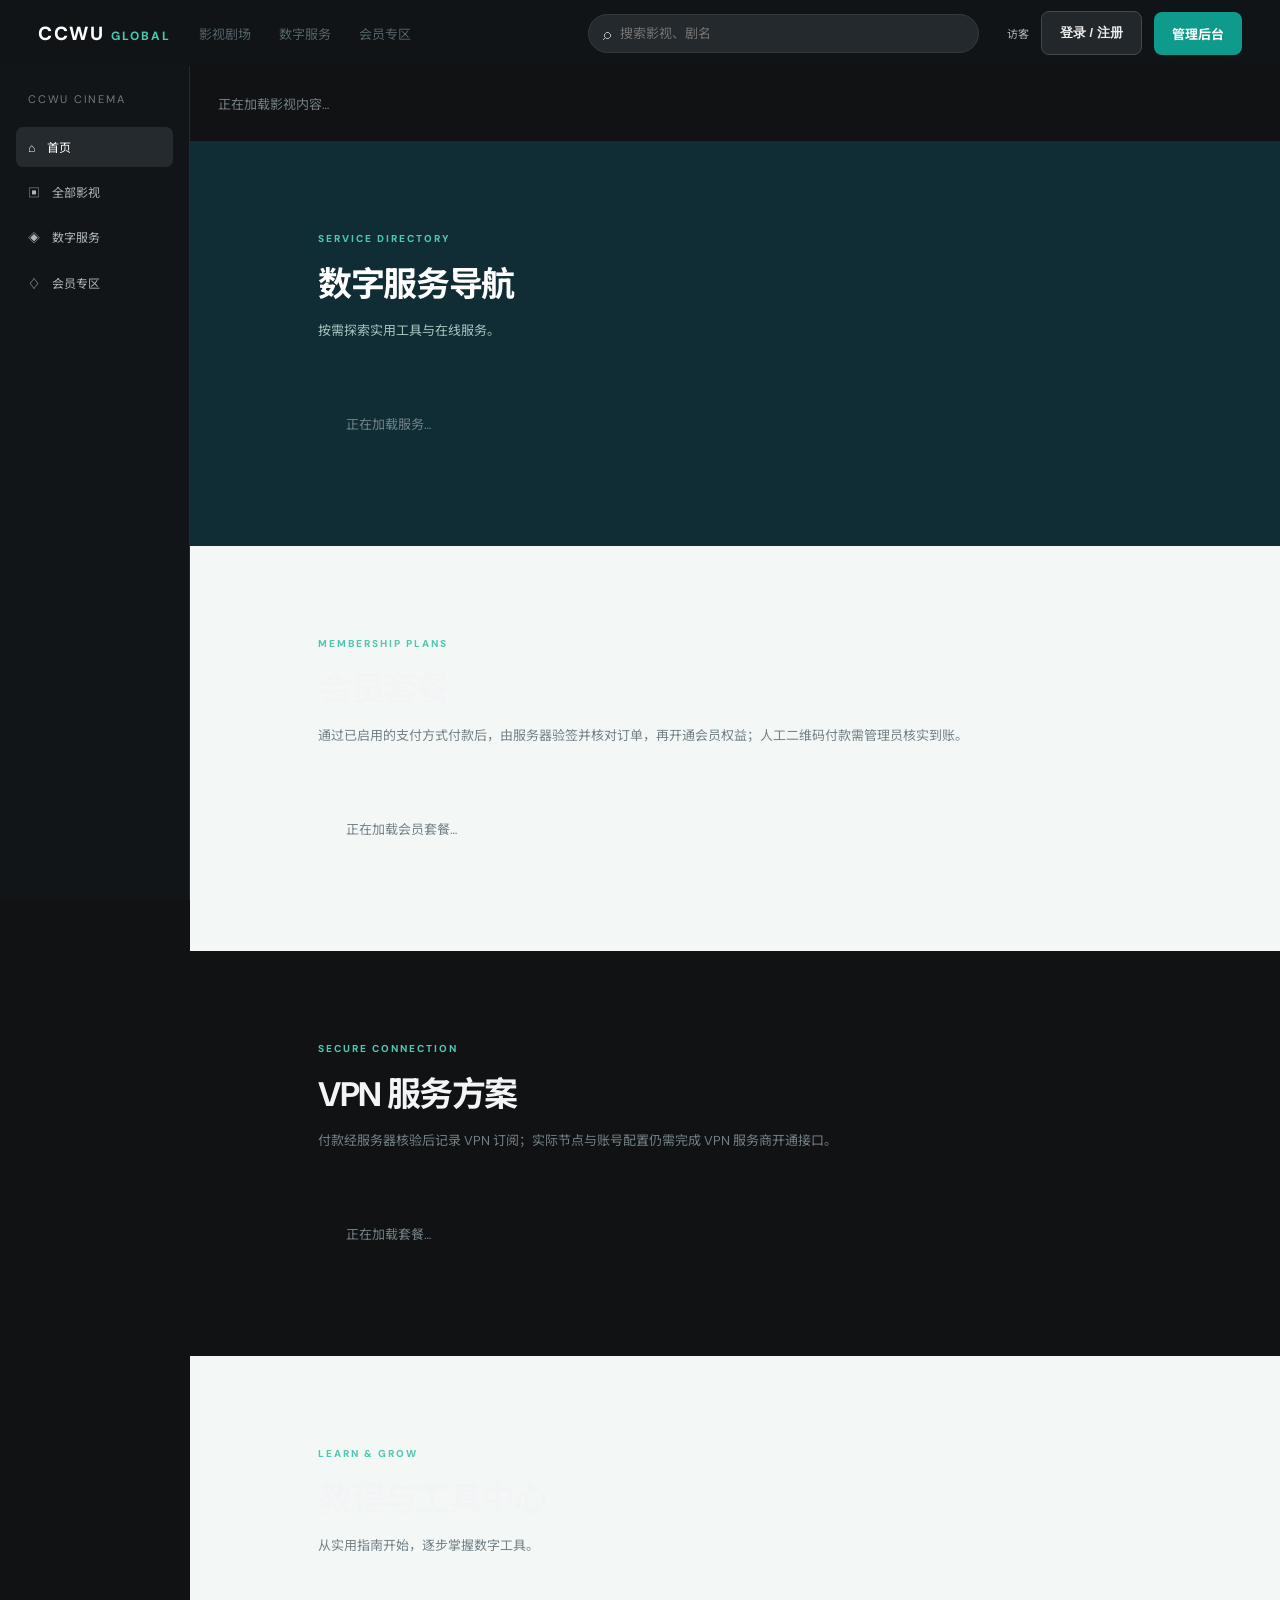
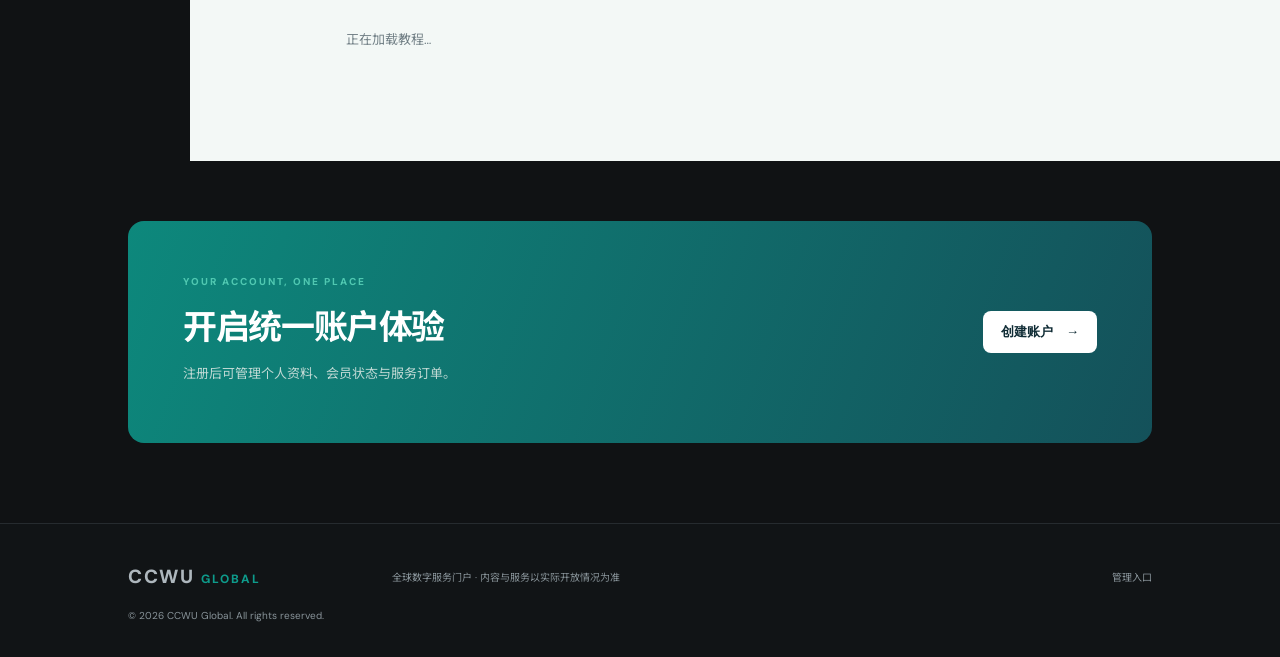
==== index.html @ 071059dc "Bust homepage cache for empty catalog layout fix" ====
<!doctype html>
<html lang="zh-CN"><head><meta charset="utf-8"><meta name="viewport" content="width=device-width,initial-scale=1"><meta name="description" content="CCWU Global 全球数字服务门户"><title>CCWU Global｜全球数字服务</title><link rel="stylesheet" href="styles.css"></head>
<body><header class="topbar cinema-topbar"><a class="brand" href="./">CCWU<span>GLOBAL</span></a><nav><a href="#dramas">影视剧场</a><a href="#services">数字服务</a><a href="#membership">会员专区</a></nav><div class="cinema-search"><span>⌕</span><input id="cinemaSearch" type="search" placeholder="搜索影视、剧名"></div><div class="nav-actions"><span id="userLabel" class="muted">访客</span><button id="authButton" class="btn btn-outline">登录 / 注册</button><a class="btn btn-primary" href="admin.html">管理后台</a></div><button class="menu-btn" id="menuBtn">☰</button></header>
<main class="cinema-layout"><aside class="cinema-sidebar" id="cinemaSidebar"><div class="sidebar-brand">CCWU CINEMA</div><a class="active" href="#dramas">⌂　首页</a><a href="#dramas">▣　全部影视</a><a href="#services">◈　数字服务</a><a href="#membership">♢　会员专区</a></aside><div class="cinema-content"><section class="cinema-section" id="dramas"><div id="dramaGrid"><div class="loading">正在加载影视内容…</div></div></section><section class="section section-dark" id="services"><div class="section-head"><div><span class="eyebrow">SERVICE DIRECTORY</span><h2>数字服务导航</h2><p>按需探索实用工具与在线服务。</p></div></div><div id="serviceGrid" class="service-grid"><div class="loading">正在加载服务…</div></div></section>
<section class="section section-soft" id="membership"><div class="section-head"><div><span class="eyebrow">MEMBERSHIP PLANS</span><h2>会员套餐</h2><p>通过已启用的支付方式付款后，由服务器验签并核对订单，再开通会员权益；人工二维码付款需管理员核实到账。</p></div></div><div id="membershipGrid" class="plan-grid"><div class="loading">正在加载会员套餐…</div></div></section>
<section class="section" id="vpn"><div class="section-head"><div><span class="eyebrow">SECURE CONNECTION</span><h2>VPN 服务方案</h2><p>付款经服务器核验后记录 VPN 订阅；实际节点与账号配置仍需完成 VPN 服务商开通接口。</p></div></div><div id="vpnGrid" class="plan-grid"><div class="loading">正在加载套餐…</div></div></section>
<section class="section section-soft" id="tutorials"><div class="section-head"><div><span class="eyebrow">LEARN & GROW</span><h2>教程与工具中心</h2><p>从实用指南开始，逐步掌握数字工具。</p></div></div><div id="tutorialGrid" class="tutorial-grid"><div class="loading">正在加载教程…</div></div></section>
</div></main><section class="cta"><div><span class="eyebrow">YOUR ACCOUNT, ONE PLACE</span><h2>开启统一账户体验</h2><p>注册后可管理个人资料、会员状态与服务订单。</p></div><button id="ctaAuth" class="btn btn-light">创建账户　→</button></section></main>
<footer><a class="brand" href="./">CCWU<span>GLOBAL</span></a><p>全球数字服务门户 · 内容与服务以实际开放情况为准</p><div><a href="admin.html">管理入口</a></div><small>© 2026 CCWU Global. All rights reserved.</small></footer>
<div class="modal hidden" id="authModal"><div class="modal-panel"><button class="close" id="closeAuth">×</button><span class="eyebrow">WELCOME TO CCWU</span><h2 id="authTitle">登录账户</h2><div class="tabs"><button class="tab active" data-mode="login">登录</button><button class="tab" data-mode="signup">注册</button></div><form id="authForm"><label>电子邮箱<input id="authEmail" type="email" required autocomplete="email" placeholder="name@example.com"></label><label>密码<input id="authPassword" type="password" required minlength="8" autocomplete="current-password" placeholder="至少 8 位"></label><label id="nameField" class="hidden">显示名称<input id="displayName" type="text" maxlength="60" placeholder="您的昵称"></label><button class="btn btn-primary full" id="authSubmit">登录</button><p class="form-message" id="authMessage"></p></form><p class="fineprint">请勿向任何人透露密码或验证码。</p></div></div>

<div class="modal hidden" id="checkoutModal"><div class="modal-panel" style="width:min(100%,560px);max-height:90vh;overflow:auto"><button class="close" id="closeCheckout">×</button><span class="eyebrow">SECURE CHECKOUT</span><h2>确认订单与支付方式</h2><div id="checkoutSummary" class="form-message"></div><p class="muted">请选择支付方式。尚未完成商户接入或二维码配置的通道会显示为待开通，不会创建虚假付款。</p><div class="payment-method-grid"><button type="button" class="payment-method" data-payment-method="alipay"><b>支付宝</b><small id="alipayState">检查配置中…</small></button><button type="button" class="payment-method" data-payment-method="wechat"><b>微信支付</b><small id="wechatState">检查配置中…</small></button><button type="button" class="payment-method" disabled><b>PayPal</b><small>待商户接入</small></button><button type="button" class="payment-method" id="stripeCheckoutButton" data-payment-method="stripe" disabled><b>Stripe（美元）</b><small id="stripeState">仅支持 USD 套餐，测试模式</small></button><button type="button" class="payment-method" disabled><b>Binance Pay</b><small>待商户资格</small></button><button type="button" class="payment-method" disabled><b>OKX Pay</b><small>待资格核实</small></button></div><p id="checkoutMessage" class="form-message"></p></div></div>
<div class="modal hidden" id="manualPayModal"><div class="modal-panel" style="width:min(100%,520px);max-height:90vh;overflow:auto"><button class="close" id="closeManualPay">×</button><span class="eyebrow">MANUAL PAYMENT</span><h2>扫码支付</h2><div id="manualPayDetails" class="form-message"></div><div id="manualPayQr" style="text-align:center;margin:18px 0"></div><p id="manualPayInstructions" class="muted"></p><form id="manualPayForm"><label>付款方式<select id="manualPayMethod" required><option value="alipay">支付宝</option><option value="wechat">微信支付</option></select></label><label>付款单号 / 交易参考号<input id="manualPayReference" required maxlength="120" placeholder="请填写支付成功后的交易单号"></label><label>付款凭证（可选）<input id="manualPayProof" type="file" accept="image/png,image/jpeg,image/webp,application/pdf"></label><button class="btn btn-primary full" id="manualPaySubmit">提交付款信息，等待审核</button><p class="form-message" id="manualPayMessage"></p></form><p class="fineprint">提交付款信息不代表已到账。管理员核实实际收款后才会开通套餐。</p></div></div>
<div class="modal hidden" id="nativePayModal"><div class="modal-panel" style="width:min(100%,480px);max-height:90vh;overflow:auto"><button class="close" id="closeNativePay">×</button><span class="eyebrow">SECURE QR PAYMENT</span><h2 id="nativePayTitle">扫码支付</h2><div id="nativePayDetails" class="form-message"></div><div id="nativePayQr" style="text-align:center;margin:18px 0;display:flex;justify-content:center"></div><p id="nativePayStatus" class="form-message">等待支付结果…</p><p class="fineprint">请在支付 App 内完成付款。系统收到并核验支付平台通知后才会开通服务，请勿重复付款。</p></div></div>
<script type="module" src="app.js?v=2.1.2"></script></body></html>
---- styles.css ----
@import url('https://fonts.googleapis.com/css2?family=DM+Sans:wght@400;500;600;700&family=Noto+Sans+SC:wght@400;500;600;700;800&display=swap');
:root{--ink:#14242b;--muted:#738187;--teal:#0e9b8b;--mint:#d9f4ed;--paper:#f7faf9;--line:#e4ece9;--navy:#102c35}*{box-sizing:border-box}html{scroll-behavior:smooth}body{margin:0;background:#fff;color:var(--ink);font-family:"DM Sans","Noto Sans SC",sans-serif}a{color:inherit;text-decoration:none}.topbar{height:76px;padding:0 clamp(20px,6vw,90px);display:flex;align-items:center;gap:42px;border-bottom:1px solid var(--line);background:#fff;position:sticky;top:0;z-index:20}.brand{font-weight:800;letter-spacing:.08em;font-size:19px;white-space:nowrap}.brand span{color:var(--teal);margin-left:7px;font-size:12px;letter-spacing:.16em}.topbar nav{display:flex;gap:28px;color:#53636a;font-size:13px;flex:1}.topbar nav a:hover,.text-link:hover{color:var(--teal)}.nav-actions{display:flex;align-items:center;gap:12px}.btn{border:0;border-radius:8px;padding:12px 18px;font-weight:700;font-size:13px;cursor:pointer;display:inline-flex;justify-content:center;align-items:center;transition:.2s}.btn:hover{transform:translateY(-2px)}.btn-primary{background:var(--teal);color:white}.btn-outline{background:white;border:1px solid var(--line);color:var(--ink)}.btn-ghost{background:#ffffff18;border:1px solid #ffffff55;color:white}.btn-light{background:white;color:var(--navy)}.menu-btn{display:none;background:none;border:0;font-size:24px}.hero{min-height:570px;padding:80px clamp(20px,10vw,150px);display:grid;grid-template-columns:1.05fr .95fr;align-items:center;background:linear-gradient(115deg,#102d36,#164b50 65%,#0c766b);color:white;overflow:hidden}.eyebrow{font-size:10px;font-weight:800;letter-spacing:.2em;color:#50c8b1}.hero h1{font-size:clamp(42px,5.5vw,68px);line-height:1.18;letter-spacing:-.05em;margin:22px 0}.hero h1 em{font-style:normal;color:#73dfc9}.hero-copy>p{color:#c3d7d4;line-height:1.9;max-width:450px;font-size:15px}.hero-actions{display:flex;gap:12px;margin:32px 0}.hero-meta{display:flex;gap:25px;color:#a9c7c1;font-size:11px}.hero-art{height:370px;position:relative;display:grid;place-items:center}.orb{position:absolute;border-radius:50%;filter:blur(2px)}.orb-a{width:310px;height:310px;background:radial-gradient(circle at 35% 30%,#79e4cc,#178b7d 60%,#0a3b46);box-shadow:0 0 90px #5de3c755}.orb-b{width:390px;height:390px;border:1px solid #a8f3df55}.glass-card{width:260px;height:300px;border:1px solid #d2fff355;border-radius:18px;background:#d4fff016;backdrop-filter:blur(14px);z-index:1;padding:20px;display:flex;flex-direction:column;justify-content:space-between;box-shadow:0 30px 80px #001b1d66;transform:rotate(-7deg)}.glass-top,.glass-bottom{display:flex;justify-content:space-between;font-size:9px;letter-spacing:.12em}.live-dot{color:#8ef4b9}.globe{font-size:140px;text-align:center;color:#c0fff0;text-shadow:0 0 35px #b8fff0aa}.glass-bottom{display:flex;flex-direction:column;gap:7px}.glass-bottom small{color:#c0dcd7;letter-spacing:0}.float-chip{position:absolute;padding:12px 16px;border-radius:9px;background:#ffffff1b;border:1px solid #ffffff3d;backdrop-filter:blur(10px);font-size:10px;letter-spacing:.12em;z-index:2}.chip-one{top:55px;right:0}.chip-two{bottom:42px;left:0}.stats{display:flex;justify-content:center;gap:clamp(45px,10vw,150px);padding:30px 20px;border-bottom:1px solid var(--line)}.stats div{display:flex;align-items:center;gap:12px}.stats b{font-size:17px;color:var(--teal)}.stats span{font-size:11px;color:var(--muted)}.section{padding:85px clamp(20px,10vw,150px)}.section-head{display:flex;justify-content:space-between;align-items:end;margin-bottom:34px}.section-head h2,.cta h2{font-size:34px;letter-spacing:-.04em;margin:10px 0}.section-head p,.cta p{color:var(--muted);font-size:13px}.text-link{font-size:12px;color:var(--teal);font-weight:700}.card-grid,.service-grid,.plan-grid,.tutorial-grid{display:grid;grid-template-columns:repeat(4,1fr);gap:18px}.media-card,.service-card,.plan-card,.tutorial-card{border:1px solid var(--line);border-radius:12px;overflow:hidden;background:white;transition:.2s}.media-card:hover,.service-card:hover,.plan-card:hover,.tutorial-card:hover{transform:translateY(-4px);box-shadow:0 15px 35px #163b3310}.poster{height:210px;background:linear-gradient(140deg,#d9f2ec,#6bb9a8);display:grid;place-items:center;color:#fff;font-size:46px;overflow:hidden}.poster img{width:100%;height:100%;object-fit:cover}.media-body,.service-card,.plan-card,.tutorial-card{padding:19px}.media-body h3,.service-card h3,.plan-card h3,.tutorial-card h3{font-size:15px;margin:0 0 8px}.media-body p,.service-card p,.plan-card p,.tutorial-card p{font-size:12px;line-height:1.7;color:var(--muted);margin:0 0 14px}.pill{display:inline-block;padding:5px 8px;border-radius:20px;background:var(--mint);color:#167d70;font-size:10px;font-weight:700}.card-action{display:inline-block;color:var(--teal);font-size:11px;font-weight:700;margin-top:8px}.section-dark{background:#102d36;color:white}.section-dark .section-head p{color:#a7c1bc}.service-card{background:#173c43;border-color:#31535a}.service-card .service-icon{font-size:25px;margin-bottom:22px;color:#72d8c2}.service-card p{color:#abc2be}.plan-card{padding:24px}.price{font-size:27px;font-weight:800;margin:15px 0}.price small{font-size:11px;color:var(--muted);font-weight:400}.plan-card ul{padding-left:17px;color:var(--muted);font-size:11px;line-height:2}.tutorial-card{padding:23px}.tutorial-card .number{color:#53bba8;font-size:11px;margin-bottom:18px}.section-soft{background:#f3f8f6}.cta{margin:0 clamp(20px,10vw,150px) 80px;padding:48px 55px;background:linear-gradient(110deg,#0d887c,#14515a);border-radius:16px;color:white;display:flex;align-items:center;justify-content:space-between}.cta p{color:#c0d9d4}footer{padding:35px clamp(20px,10vw,150px);border-top:1px solid var(--line);display:grid;grid-template-columns:1fr 2fr 1fr;align-items:center;gap:15px}footer p,footer small,footer div{font-size:10px;color:var(--muted)}footer div{display:flex;gap:20px;justify-content:end}.loading{padding:28px;color:var(--muted);font-size:13px}.muted{color:var(--muted);font-size:11px}.modal{position:fixed;inset:0;background:#071b20b8;z-index:50;display:grid;place-items:center;padding:20px}.hidden{display:none!important}.modal-panel{background:white;border-radius:16px;padding:35px;width:min(100%,430px);position:relative}.modal-panel h2{margin:12px 0 22px}.close{position:absolute;right:18px;top:12px;background:none;border:0;font-size:26px;cursor:pointer}.tabs{display:flex;border-bottom:1px solid var(--line);margin-bottom:22px}.tab{border:0;background:none;padding:12px 18px;color:var(--muted);cursor:pointer}.tab.active{color:var(--teal);border-bottom:2px solid var(--teal)}form label{display:block;font-size:11px;color:#59696e;margin:14px 0}input,select,textarea{width:100%;padding:12px;border:1px solid #dce6e2;border-radius:7px;margin-top:7px;font:inherit;font-size:13px;outline:none}input:focus,select:focus,textarea:focus{border-color:var(--teal)}.full{width:100%;margin-top:12px}.form-message{font-size:12px;color:var(--teal);min-height:16px}.fineprint{font-size:10px;color:#98a4a5}.admin-shell{max-width:1200px;margin:45px auto;padding:0 22px}.admin-head{margin-bottom:28px}.admin-head h1{font-size:34px}.admin-layout{display:grid;grid-template-columns:220px 1fr;gap:24px}.side-nav,.panel{border:1px solid var(--line);border-radius:12px;padding:20px;background:white}.side-nav a{display:block;padding:12px;color:#607076;font-size:13px;border-radius:7px}.side-nav a.active,.side-nav a:hover{background:var(--mint);color:#087e70}.panel h2{margin-top:0}.form-grid{display:grid;grid-template-columns:repeat(2,1fr);gap:0 18px}.table-wrap{overflow:auto;margin-top:24px}table{border-collapse:collapse;width:100%;font-size:12px}th,td{text-align:left;padding:12px;border-bottom:1px solid var(--line);white-space:nowrap}th{color:var(--muted)}.status{font-size:10px;color:#13816f;background:var(--mint);padding:5px 8px;border-radius:20px}.notice{padding:14px;border-radius:8px;background:#fff7e5;color:#84621a;font-size:12px;line-height:1.7}.player-shell{max-width:1100px;margin:40px auto;padding:0 20px}.video-frame{position:relative;background:#000;aspect-ratio:16/9;border-radius:12px;overflow:hidden}.video-frame video{width:100%;height:100%}.ad-container{position:absolute;inset:0}.player-controls{display:flex;gap:12px;margin:15px 0;align-items:center}.promo{border:1px solid var(--line);border-radius:10px;padding:18px;margin-top:20px}.promo a{color:var(--teal)}@media(max-width:850px){.topbar{gap:15px}.topbar nav{display:none}.nav-actions{margin-left:auto}.menu-btn{display:block}.hero{grid-template-columns:1fr;padding-top:60px}.hero-art{height:300px}.card-grid,.service-grid,.plan-grid,.tutorial-grid{grid-template-columns:repeat(2,1fr)}.admin-layout{grid-template-columns:1fr}.side-nav{display:flex;overflow:auto;gap:5px}.side-nav a{white-space:nowrap}.cta{margin-left:20px;margin-right:20px;padding:30px;gap:20px}.stats{gap:20px;flex-wrap:wrap}footer{grid-template-columns:1fr;gap:10px}footer div{justify-content:start}}@media(max-width:540px){.nav-actions .btn-primary{display:none}.hero{padding:55px 22px}.hero-art{transform:scale(.85);margin:-10px 0}.hero-meta{gap:12px;flex-wrap:wrap}.section{padding:60px 20px}.section-head{align-items:start;gap:12px;flex-direction:column}.card-grid,.service-grid,.plan-grid,.tutorial-grid{grid-template-columns:1fr 1fr;gap:10px}.poster{height:140px}.media-body,.service-card,.plan-card,.tutorial-card{padding:13px}.cta{display:block}.cta .btn{margin-top:18px}.form-grid{grid-template-columns:1fr}.modal-panel{padding:25px}.stats{justify-content:space-between}.stats div{flex-direction:column;align-items:start;gap:4px}}
/* Admin professional dashboard + mobile usability */
.admin-kpis{display:grid;grid-template-columns:repeat(4,minmax(0,1fr));gap:14px;margin:20px 0}.kpi{border:1px solid var(--line);border-radius:12px;padding:18px;background:linear-gradient(145deg,#fff,#f7fbfa);display:flex;flex-direction:column;gap:8px}.kpi span{font-size:12px;color:var(--muted)}.kpi strong{font-size:30px;line-height:1.1;color:var(--navy)}.kpi small{font-size:10px;color:var(--muted)}.admin-shortcuts{display:grid;grid-template-columns:repeat(3,minmax(0,1fr));gap:12px}.admin-shortcuts>div{border:1px solid var(--line);border-radius:10px;padding:16px;display:flex;flex-direction:column;gap:8px}.admin-shortcuts b{font-size:13px}.admin-shortcuts span{font-size:11px;color:var(--muted);line-height:1.6}.side-nav{position:sticky;top:94px;height:max-content}.side-nav a{font-weight:600}.panel{scroll-margin-top:100px}.admin-head h1{margin-bottom:8px}.admin-shell .panel{box-shadow:0 8px 28px #163b3308}
@media(max-width:850px){.admin-shell{margin:24px auto;padding:0 16px}.admin-layout{gap:14px}.side-nav{position:static;white-space:nowrap}.admin-kpis{grid-template-columns:repeat(2,minmax(0,1fr))}.admin-shortcuts{grid-template-columns:1fr 1fr}}
@media(max-width:540px){.topbar{height:62px;padding:0 14px}.topbar .brand{font-size:16px}.topbar .nav-actions{gap:6px}.topbar .nav-actions .muted{max-width:110px;overflow:hidden;text-overflow:ellipsis;white-space:nowrap}.admin-head h1{font-size:27px}.admin-layout{display:block}.side-nav{margin-bottom:14px;padding:8px;overflow-x:auto;display:flex;gap:4px}.side-nav a{padding:10px 12px;font-size:12px}.panel{padding:15px;margin-top:14px!important}.admin-kpis{gap:8px}.kpi{padding:13px}.kpi strong{font-size:24px}.admin-shortcuts{grid-template-columns:1fr}.form-grid{grid-template-columns:1fr}.table-wrap{margin-left:-4px;margin-right:-4px}th,td{padding:10px 8px;font-size:11px}}

/* v1.1 operations dashboard refinements */
.admin-head{padding:26px 28px;border-radius:14px;background:linear-gradient(115deg,#102d36,#17685f);color:#fff}
.admin-head .muted{color:#c3d7d4}
.admin-head .eyebrow{color:#8be2cf}
.admin-shell .section-head h2{font-size:21px}
.admin-shell h3{font-size:14px;margin:22px 0 8px}
.admin-shell .btn{min-height:42px}
.admin-shell .btn-outline{border:1px solid #d8e5e1;background:#fff;color:#245b55;border-radius:7px;padding:10px 15px;cursor:pointer}
.admin-shell .form-grid button{align-self:end}
.error-message{color:#b42318}
.side-nav a{border:1px solid transparent}
.side-nav a:focus-visible,.admin-shell button:focus-visible,.admin-shell a:focus-visible{outline:3px solid #76cdbc;outline-offset:2px}
@media(max-width:850px){.admin-head{padding:22px}}
/* v1.2 operations tables */
#operations .table-wrap{border:1px solid var(--line);border-radius:10px;padding:14px;margin-top:18px}
#operations .table-wrap h3{font-size:14px;margin:0 0 8px}
#operations .section-head{align-items:center;gap:16px;flex-wrap:wrap}
#operations .section-head .muted{margin:6px 0 0}
#operations .form-message{line-height:1.7;overflow-wrap:anywhere}
@media(max-width:540px){#operations .table-wrap{padding:10px}#operations .section-head{align-items:flex-start}}

.payment-method-grid{display:grid;grid-template-columns:repeat(2,minmax(0,1fr));gap:12px;margin:18px 0}.payment-method{display:flex;flex-direction:column;gap:7px;text-align:left;padding:16px;border:1px solid #dce8e5;border-radius:12px;background:#fff;color:inherit;cursor:pointer;min-height:88px}.payment-method b{font-size:1rem}.payment-method small{color:#71817e}.payment-method:disabled{opacity:.55;cursor:not-allowed;background:#f5f7f6}.payment-method:not(:disabled):hover{border-color:#109d8c;box-shadow:0 0 0 2px #109d8c18}.payment-method[aria-busy=true]{opacity:.65;pointer-events:none}@media(max-width:520px){.payment-method-grid{grid-template-columns:1fr 1fr}}

/* v1.9 manual QR upload controls */
.qr-upload-card{border:1px solid var(--line);border-radius:10px;padding:16px;min-width:0;display:flex;flex-direction:column;align-items:flex-start;gap:12px;background:#fbfdfc}
.qr-upload-card strong{font-size:13px;color:var(--ink)}
.qr-file-picker{position:relative!important;display:inline-flex!important;align-items:center;margin:0!important;cursor:pointer}.qr-file-picker input[type=file]{position:absolute!important;inset:0!important;width:100%!important;height:100%!important;margin:0!important;padding:0!important;opacity:0!important;cursor:pointer!important;z-index:2;display:block!important;pointer-events:auto!important}.qr-file-picker .btn{pointer-events:none}.qr-file-picker:focus-within .btn{outline:3px solid #76cdbc;outline-offset:2px}
.qr-preview{width:100%;min-height:76px;border:1px dashed #cbd9d4;border-radius:8px;padding:12px;color:var(--muted);font-size:12px;overflow-wrap:anywhere}
.qr-preview img{display:block;max-width:180px;max-height:180px;object-fit:contain;margin-top:8px;border-radius:6px;background:#fff}

/* Cinema homepage redesign v2.1.1 */
body{background:#101214;color:#f3f4f5}.cinema-topbar{height:66px;background:#111416;border:0;color:#fff;padding:0 clamp(16px,3vw,48px);gap:28px}.cinema-topbar .brand{color:#fff}.cinema-topbar .brand span{color:#45c7b0}
.cinema-search{display:flex;align-items:center;gap:9px;background:#24292d;border:1px solid #343a3f;border-radius:22px;padding:0 14px;max-width:430px;flex:1;color:#aeb7bd}.cinema-search input{background:transparent;border:0;color:#fff;margin:0;padding:10px 0;min-width:0}.cinema-topbar .btn-outline{background:#22272b;color:#eee;border-color:#41484e}.cinema-topbar .muted{color:#aeb7bd}
.cinema-layout{display:grid;grid-template-columns:190px minmax(0,1fr);min-height:calc(100vh - 66px);background:#101214}.cinema-sidebar{position:sticky;top:66px;height:calc(100vh - 66px);overflow:auto;padding:26px 16px;background:#121517;border-right:1px solid #24292d;display:flex;flex-direction:column;gap:5px}.cinema-sidebar .sidebar-brand{font-size:11px;letter-spacing:.16em;color:#6e7b82;padding:0 12px 16px}.cinema-sidebar a{padding:11px 12px;border-radius:7px;color:#aeb7bd;font-size:12px}.cinema-sidebar a:hover,.cinema-sidebar a.active{background:#242a2e;color:#fff}
.cinema-content{min-width:0;padding:0 0 60px}.cinema-hero{min-height:430px;position:relative;display:flex;align-items:flex-end;padding:55px clamp(24px,5vw,76px);background:linear-gradient(90deg,#080b0de8 0%,#080b0d8a 48%,#080b0d1c 100%),var(--hero-image,linear-gradient(130deg,#24353b,#15191c));background-size:cover;background-position:center;overflow:hidden}.cinema-hero:after{content:"";position:absolute;inset:45% 0 0;background:linear-gradient(0deg,#101214,transparent);pointer-events:none}.cinema-hero-copy{position:relative;z-index:1;max-width:570px}.cinema-eyebrow{font-size:10px;letter-spacing:.2em;color:#5bd6bd;font-weight:800}.cinema-hero h1{font-size:clamp(32px,4vw,58px);margin:15px 0;color:#fff}.cinema-hero p{max-width:520px;color:#d1d7da;font-size:14px;line-height:1.8}.cinema-play{display:inline-flex;margin-top:16px;padding:12px 24px;background:#f2f3f3;color:#161a1d;border-radius:5px;font-size:13px;font-weight:800}
.cinema-category-strip{display:flex;gap:10px;overflow:auto;padding:18px clamp(20px,4vw,60px);border-bottom:1px solid #262b2f}.cinema-category-strip a{white-space:nowrap;padding:8px 15px;border:1px solid #333a3f;border-radius:20px;color:#c2c9cd;font-size:12px}.cinema-shelf{padding:22px clamp(20px,4vw,60px) 6px}.cinema-shelf-head{display:flex;align-items:center;gap:14px;margin-bottom:14px}.cinema-shelf-head h2{font-size:18px;margin:0;color:#f2f4f5}.cinema-shelf-head span{font-size:10px;color:#77838a}.cinema-row{display:grid;grid-auto-flow:column;grid-auto-columns:clamp(128px,14vw,190px);gap:12px;overflow-x:auto;padding:2px 2px 18px;scroll-snap-type:x proximity}
.cinema-card{display:block;min-width:0;color:#f4f5f5;scroll-snap-align:start}.cinema-poster{height:clamp(175px,19vw,255px);position:relative;border-radius:7px;overflow:hidden;background:#242a2e}.cinema-poster img{width:100%;height:100%;object-fit:cover;display:block;transition:transform .25s}.cinema-card:hover .cinema-poster img{transform:scale(1.05)}.poster-placeholder{height:100%;display:grid;place-items:center;color:#5b666d;background:linear-gradient(145deg,#293238,#171b1e);font-weight:800;letter-spacing:.2em}.poster-tag{position:absolute;top:7px;left:7px;background:#167fc1;color:white;border-radius:3px;padding:3px 6px;font-size:9px}.cinema-card-title{font-size:12px;font-weight:600;margin:8px 0 4px;white-space:nowrap;overflow:hidden;text-overflow:ellipsis}.cinema-card-meta{font-size:10px;color:#7f8a90}.cinema-empty{padding:100px 20px;text-align:center;color:#cbd1d4}.cinema-empty p{font-size:12px;color:#89949a}
body>footer{background:#111416;border-color:#262b2f;color:#aeb7bd}body>footer p,body>footer small,body>footer div{color:#89949a}
@media(max-width:850px){.cinema-layout{grid-template-columns:1fr}.cinema-sidebar{position:static;height:auto;flex-direction:row;overflow-x:auto;padding:10px 16px;border-right:0;border-bottom:1px solid #24292d}.cinema-sidebar .sidebar-brand{display:none}.cinema-sidebar a{white-space:nowrap}.cinema-hero{min-height:360px}.cinema-row{grid-auto-columns:clamp(120px,24vw,175px)}}
@media(max-width:540px){.cinema-topbar{height:60px;padding:0 12px;gap:10px}.cinema-topbar .nav-actions .btn-primary{display:none}.cinema-topbar .brand{font-size:14px}.cinema-search{max-width:none}.cinema-search input{font-size:11px}.cinema-hero{min-height:310px;padding:32px 20px}.cinema-hero h1{font-size:32px}.cinema-hero p{font-size:12px}.cinema-row{grid-auto-columns:118px;gap:9px}.cinema-poster{height:166px}.cinema-shelf{padding:18px 16px 4px}.cinema-shelf-head h2{font-size:16px}}


/* Empty-catalog cinema homepage: keep the intended module structure visible */
.cinema-hero-empty{min-height:410px;align-items:center;background:radial-gradient(ellipse at 78% 48%,#145e5a 0%,#123f42 27%,#101b20 68%,#101214 100%);padding-top:48px;padding-bottom:48px}
.cinema-hero-empty:after{display:none}.cinema-hero-empty .cinema-hero-copy{max-width:620px}
.cinema-hero-empty h1{font-size:clamp(30px,4vw,52px);margin:14px 0}
.cinema-empty-note{display:inline-block;margin-top:12px;padding:8px 12px;border:1px solid #47736f;border-radius:4px;color:#b8d5d1;font-size:11px}
.cinema-hero-art{position:absolute;right:12%;top:50%;transform:translateY(-50%);width:230px;height:230px;border:1px solid #4b8a80;border-radius:50%;display:grid;place-items:center;color:#75c9b9;opacity:.55}
.cinema-hero-art:before,.cinema-hero-art:after{content:"";position:absolute;border:1px solid #4b8a80;border-radius:50%;inset:18px}
.cinema-hero-art:after{inset:42px}.cinema-hero-art span{font-size:30px;font-weight:800;letter-spacing:.18em}.cinema-hero-art i{position:absolute;font-style:normal;right:22px;bottom:38px;background:#4cc8b2;color:#102322;border-radius:50%;width:42px;height:42px;display:grid;place-items:center;font-size:16px}
.cinema-empty-panel{min-height:210px;border:1px dashed #35434a;border-radius:8px;background:linear-gradient(120deg,#171f23,#13191d);display:flex;flex-direction:column;align-items:center;justify-content:center;text-align:center;padding:26px;color:#e4e9eb}
.cinema-empty-panel b{font-size:16px;margin:12px 0 6px}.cinema-empty-panel p{font-size:12px;color:#87949a;margin:0;line-height:1.8}.cinema-empty-icon{width:44px;height:44px;display:grid;place-items:center;border-radius:50%;background:#263a3d;color:#66c6b4}
.cinema-hero-empty+.cinema-category-strip{background:#141a1e}
@media(max-width:700px){.cinema-hero-art{right:-65px;opacity:.22;width:190px;height:190px}.cinema-hero-empty{min-height:340px}.cinema-hero-empty .cinema-hero-copy{z-index:2}}
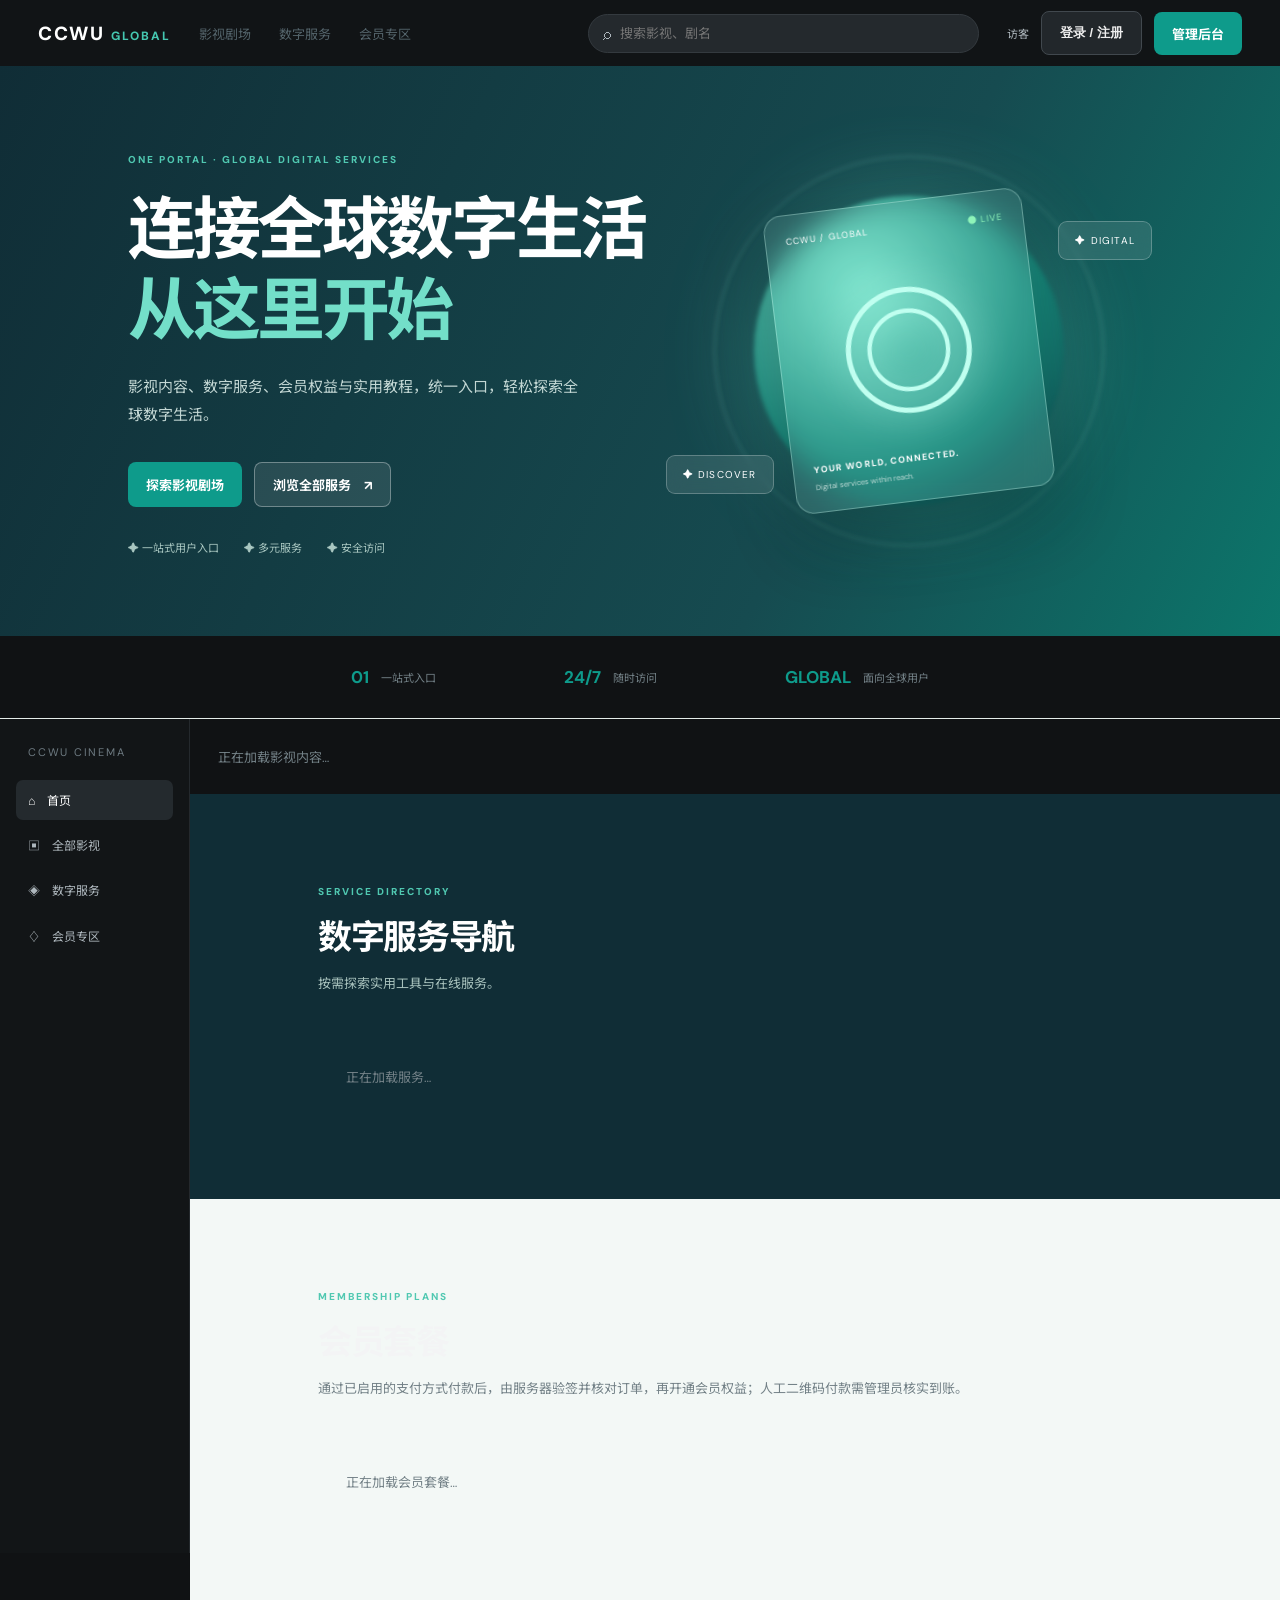
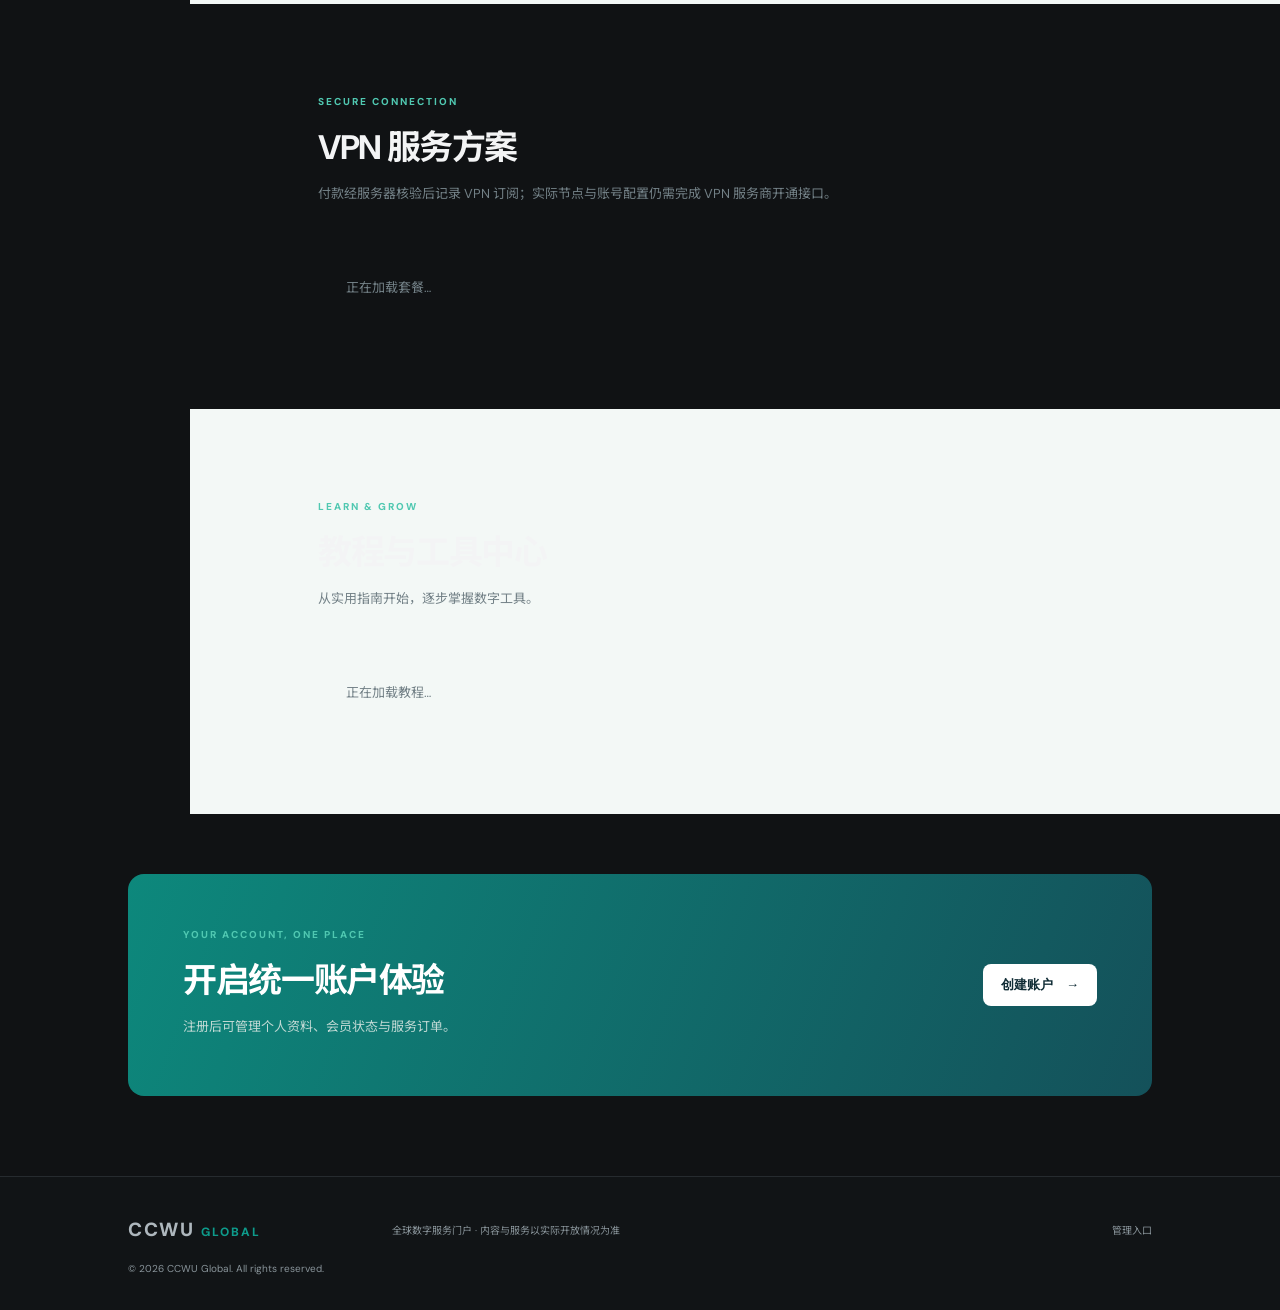
==== commit 41f5c2e3: "Restore independent homepage hero and platform stats modules" ====
--- a/index.html
+++ b/index.html
@@ -1,11 +1,22 @@
 <!doctype html>
 <html lang="zh-CN"><head><meta charset="utf-8"><meta name="viewport" content="width=device-width,initial-scale=1"><meta name="description" content="CCWU Global 全球数字服务门户"><title>CCWU Global｜全球数字服务</title><link rel="stylesheet" href="styles.css"></head>
 <body><header class="topbar cinema-topbar"><a class="brand" href="./">CCWU<span>GLOBAL</span></a><nav><a href="#dramas">影视剧场</a><a href="#services">数字服务</a><a href="#membership">会员专区</a></nav><div class="cinema-search"><span>⌕</span><input id="cinemaSearch" type="search" placeholder="搜索影视、剧名"></div><div class="nav-actions"><span id="userLabel" class="muted">访客</span><button id="authButton" class="btn btn-outline">登录 / 注册</button><a class="btn btn-primary" href="admin.html">管理后台</a></div><button class="menu-btn" id="menuBtn">☰</button></header>
+<section class="hero" id="home">
+  <div class="hero-copy">
+    <span class="eyebrow">ONE PORTAL · GLOBAL DIGITAL SERVICES</span>
+    <h1>连接全球数字生活<br><em>从这里开始</em></h1>
+    <p>影视内容、数字服务、会员权益与实用教程，统一入口，轻松探索全球数字生活。</p>
+    <div class="hero-actions"><a class="btn btn-primary" href="#dramas">探索影视剧场</a><a class="btn btn-ghost" href="#services">浏览全部服务　↗</a></div>
+    <div class="hero-meta"><span>✦ 一站式用户入口</span><span>✦ 多元服务</span><span>✦ 安全访问</span></div>
+  </div>
+  <div class="hero-art" aria-hidden="true"><div class="orb orb-a"></div><div class="orb orb-b"></div><div class="glass-card"><div class="glass-top"><span>CCWU / GLOBAL</span><span class="live-dot">● LIVE</span></div><div class="globe">◎</div><div class="glass-bottom"><b>YOUR WORLD, CONNECTED.</b><small>Digital services within reach.</small></div></div><span class="float-chip chip-one">✦ DIGITAL</span><span class="float-chip chip-two">✦ DISCOVER</span></div>
+</section>
+<section class="stats" aria-label="平台特点"><div><b>01</b><span>一站式入口</span></div><div><b>24/7</b><span>随时访问</span></div><div><b>GLOBAL</b><span>面向全球用户</span></div></section>
 <main class="cinema-layout"><aside class="cinema-sidebar" id="cinemaSidebar"><div class="sidebar-brand">CCWU CINEMA</div><a class="active" href="#dramas">⌂　首页</a><a href="#dramas">▣　全部影视</a><a href="#services">◈　数字服务</a><a href="#membership">♢　会员专区</a></aside><div class="cinema-content"><section class="cinema-section" id="dramas"><div id="dramaGrid"><div class="loading">正在加载影视内容…</div></div></section><section class="section section-dark" id="services"><div class="section-head"><div><span class="eyebrow">SERVICE DIRECTORY</span><h2>数字服务导航</h2><p>按需探索实用工具与在线服务。</p></div></div><div id="serviceGrid" class="service-grid"><div class="loading">正在加载服务…</div></div></section>
 <section class="section section-soft" id="membership"><div class="section-head"><div><span class="eyebrow">MEMBERSHIP PLANS</span><h2>会员套餐</h2><p>通过已启用的支付方式付款后，由服务器验签并核对订单，再开通会员权益；人工二维码付款需管理员核实到账。</p></div></div><div id="membershipGrid" class="plan-grid"><div class="loading">正在加载会员套餐…</div></div></section>
 <section class="section" id="vpn"><div class="section-head"><div><span class="eyebrow">SECURE CONNECTION</span><h2>VPN 服务方案</h2><p>付款经服务器核验后记录 VPN 订阅；实际节点与账号配置仍需完成 VPN 服务商开通接口。</p></div></div><div id="vpnGrid" class="plan-grid"><div class="loading">正在加载套餐…</div></div></section>
 <section class="section section-soft" id="tutorials"><div class="section-head"><div><span class="eyebrow">LEARN & GROW</span><h2>教程与工具中心</h2><p>从实用指南开始，逐步掌握数字工具。</p></div></div><div id="tutorialGrid" class="tutorial-grid"><div class="loading">正在加载教程…</div></div></section>
-</div></main><section class="cta"><div><span class="eyebrow">YOUR ACCOUNT, ONE PLACE</span><h2>开启统一账户体验</h2><p>注册后可管理个人资料、会员状态与服务订单。</p></div><button id="ctaAuth" class="btn btn-light">创建账户　→</button></section></main>
+</div></main><section class="cta"><div><span class="eyebrow">YOUR ACCOUNT, ONE PLACE</span><h2>开启统一账户体验</h2><p>注册后可管理个人资料、会员状态与服务订单。</p></div><button id="ctaAuth" class="btn btn-light">创建账户　→</button></section>
 <footer><a class="brand" href="./">CCWU<span>GLOBAL</span></a><p>全球数字服务门户 · 内容与服务以实际开放情况为准</p><div><a href="admin.html">管理入口</a></div><small>© 2026 CCWU Global. All rights reserved.</small></footer>
 <div class="modal hidden" id="authModal"><div class="modal-panel"><button class="close" id="closeAuth">×</button><span class="eyebrow">WELCOME TO CCWU</span><h2 id="authTitle">登录账户</h2><div class="tabs"><button class="tab active" data-mode="login">登录</button><button class="tab" data-mode="signup">注册</button></div><form id="authForm"><label>电子邮箱<input id="authEmail" type="email" required autocomplete="email" placeholder="name@example.com"></label><label>密码<input id="authPassword" type="password" required minlength="8" autocomplete="current-password" placeholder="至少 8 位"></label><label id="nameField" class="hidden">显示名称<input id="displayName" type="text" maxlength="60" placeholder="您的昵称"></label><button class="btn btn-primary full" id="authSubmit">登录</button><p class="form-message" id="authMessage"></p></form><p class="fineprint">请勿向任何人透露密码或验证码。</p></div></div>
 
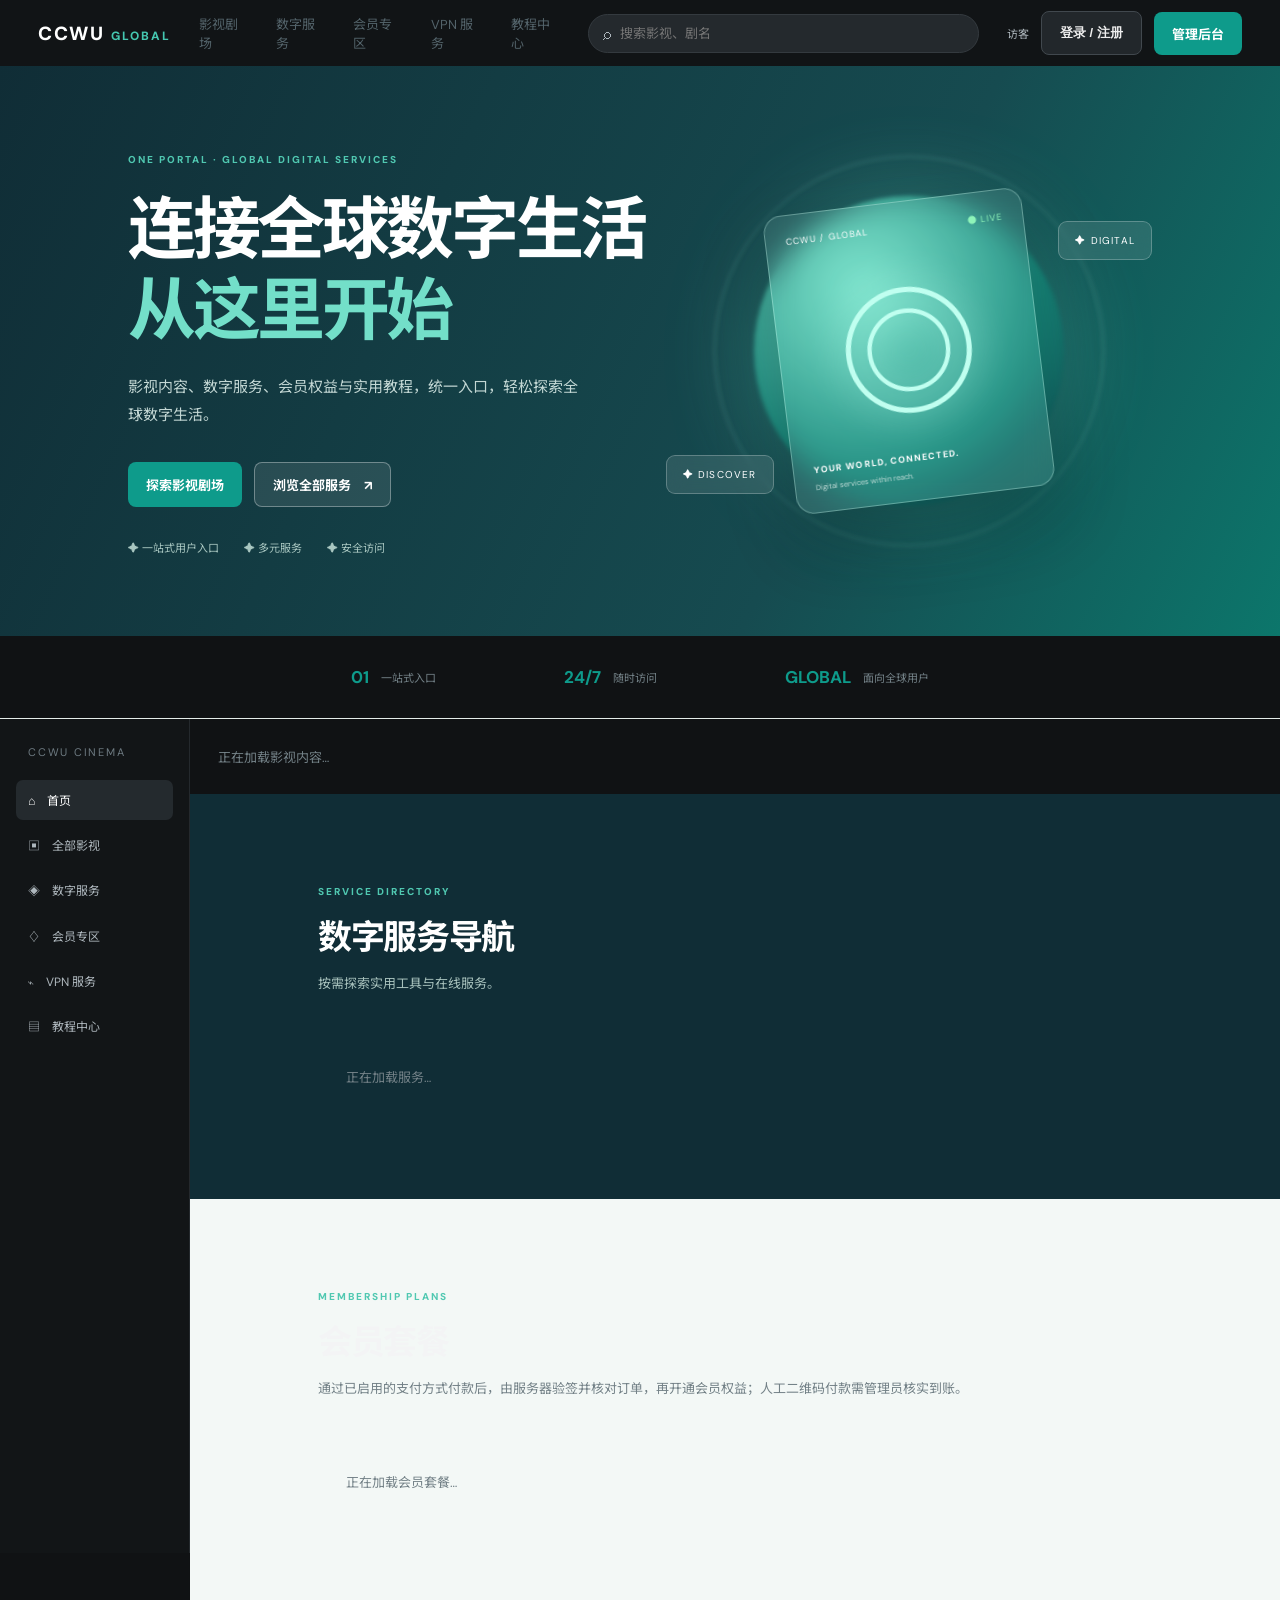
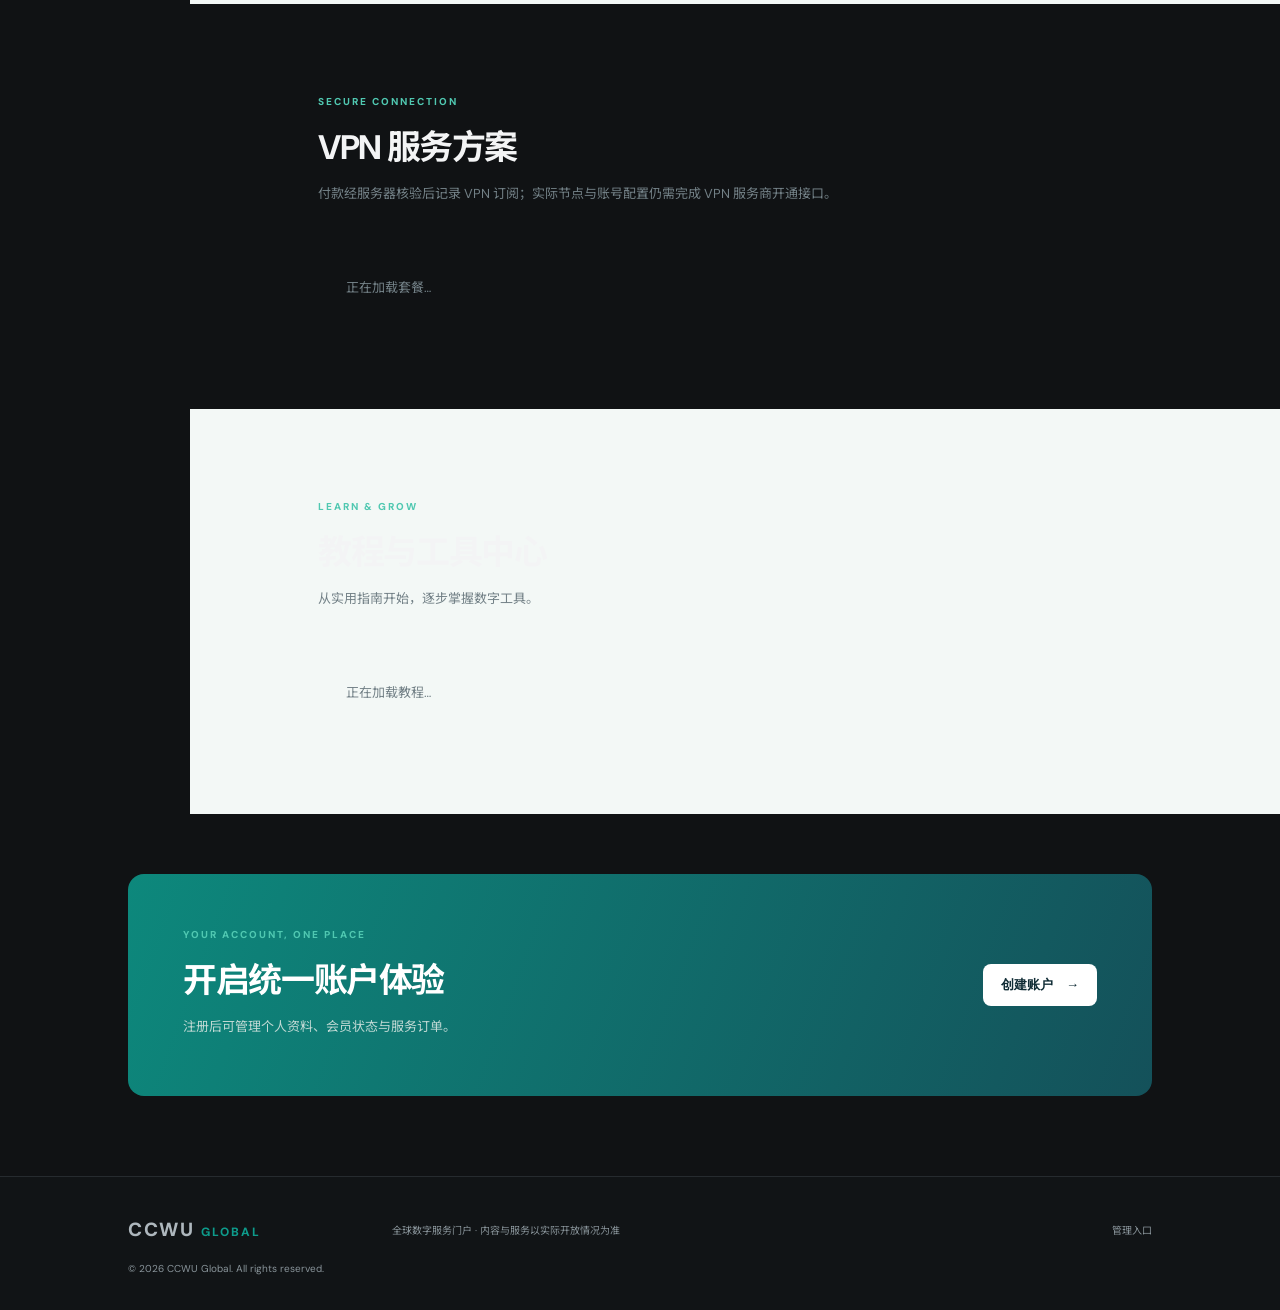
==== commit 443ee921: "Complete homepage navigation for each independent content module" ====
--- a/index.html
+++ b/index.html
@@ -1,6 +1,6 @@
 <!doctype html>
 <html lang="zh-CN"><head><meta charset="utf-8"><meta name="viewport" content="width=device-width,initial-scale=1"><meta name="description" content="CCWU Global 全球数字服务门户"><title>CCWU Global｜全球数字服务</title><link rel="stylesheet" href="styles.css"></head>
-<body><header class="topbar cinema-topbar"><a class="brand" href="./">CCWU<span>GLOBAL</span></a><nav><a href="#dramas">影视剧场</a><a href="#services">数字服务</a><a href="#membership">会员专区</a></nav><div class="cinema-search"><span>⌕</span><input id="cinemaSearch" type="search" placeholder="搜索影视、剧名"></div><div class="nav-actions"><span id="userLabel" class="muted">访客</span><button id="authButton" class="btn btn-outline">登录 / 注册</button><a class="btn btn-primary" href="admin.html">管理后台</a></div><button class="menu-btn" id="menuBtn">☰</button></header>
+<body><header class="topbar cinema-topbar"><a class="brand" href="./">CCWU<span>GLOBAL</span></a><nav><a href="#dramas">影视剧场</a><a href="#services">数字服务</a><a href="#membership">会员专区</a><a href="#vpn">VPN 服务</a><a href="#tutorials">教程中心</a></nav><div class="cinema-search"><span>⌕</span><input id="cinemaSearch" type="search" placeholder="搜索影视、剧名"></div><div class="nav-actions"><span id="userLabel" class="muted">访客</span><button id="authButton" class="btn btn-outline">登录 / 注册</button><a class="btn btn-primary" href="admin.html">管理后台</a></div><button class="menu-btn" id="menuBtn">☰</button></header>
 <section class="hero" id="home">
   <div class="hero-copy">
     <span class="eyebrow">ONE PORTAL · GLOBAL DIGITAL SERVICES</span>
@@ -12,7 +12,7 @@
   <div class="hero-art" aria-hidden="true"><div class="orb orb-a"></div><div class="orb orb-b"></div><div class="glass-card"><div class="glass-top"><span>CCWU / GLOBAL</span><span class="live-dot">● LIVE</span></div><div class="globe">◎</div><div class="glass-bottom"><b>YOUR WORLD, CONNECTED.</b><small>Digital services within reach.</small></div></div><span class="float-chip chip-one">✦ DIGITAL</span><span class="float-chip chip-two">✦ DISCOVER</span></div>
 </section>
 <section class="stats" aria-label="平台特点"><div><b>01</b><span>一站式入口</span></div><div><b>24/7</b><span>随时访问</span></div><div><b>GLOBAL</b><span>面向全球用户</span></div></section>
-<main class="cinema-layout"><aside class="cinema-sidebar" id="cinemaSidebar"><div class="sidebar-brand">CCWU CINEMA</div><a class="active" href="#dramas">⌂　首页</a><a href="#dramas">▣　全部影视</a><a href="#services">◈　数字服务</a><a href="#membership">♢　会员专区</a></aside><div class="cinema-content"><section class="cinema-section" id="dramas"><div id="dramaGrid"><div class="loading">正在加载影视内容…</div></div></section><section class="section section-dark" id="services"><div class="section-head"><div><span class="eyebrow">SERVICE DIRECTORY</span><h2>数字服务导航</h2><p>按需探索实用工具与在线服务。</p></div></div><div id="serviceGrid" class="service-grid"><div class="loading">正在加载服务…</div></div></section>
+<main class="cinema-layout"><aside class="cinema-sidebar" id="cinemaSidebar"><div class="sidebar-brand">CCWU CINEMA</div><a class="active" href="#dramas">⌂　首页</a><a href="#dramas">▣　全部影视</a><a href="#services">◈　数字服务</a><a href="#membership">♢　会员专区</a><a href="#vpn">⌁　VPN 服务</a><a href="#tutorials">▤　教程中心</a></aside><div class="cinema-content"><section class="cinema-section" id="dramas"><div id="dramaGrid"><div class="loading">正在加载影视内容…</div></div></section><section class="section section-dark" id="services"><div class="section-head"><div><span class="eyebrow">SERVICE DIRECTORY</span><h2>数字服务导航</h2><p>按需探索实用工具与在线服务。</p></div></div><div id="serviceGrid" class="service-grid"><div class="loading">正在加载服务…</div></div></section>
 <section class="section section-soft" id="membership"><div class="section-head"><div><span class="eyebrow">MEMBERSHIP PLANS</span><h2>会员套餐</h2><p>通过已启用的支付方式付款后，由服务器验签并核对订单，再开通会员权益；人工二维码付款需管理员核实到账。</p></div></div><div id="membershipGrid" class="plan-grid"><div class="loading">正在加载会员套餐…</div></div></section>
 <section class="section" id="vpn"><div class="section-head"><div><span class="eyebrow">SECURE CONNECTION</span><h2>VPN 服务方案</h2><p>付款经服务器核验后记录 VPN 订阅；实际节点与账号配置仍需完成 VPN 服务商开通接口。</p></div></div><div id="vpnGrid" class="plan-grid"><div class="loading">正在加载套餐…</div></div></section>
 <section class="section section-soft" id="tutorials"><div class="section-head"><div><span class="eyebrow">LEARN & GROW</span><h2>教程与工具中心</h2><p>从实用指南开始，逐步掌握数字工具。</p></div></div><div id="tutorialGrid" class="tutorial-grid"><div class="loading">正在加载教程…</div></div></section>
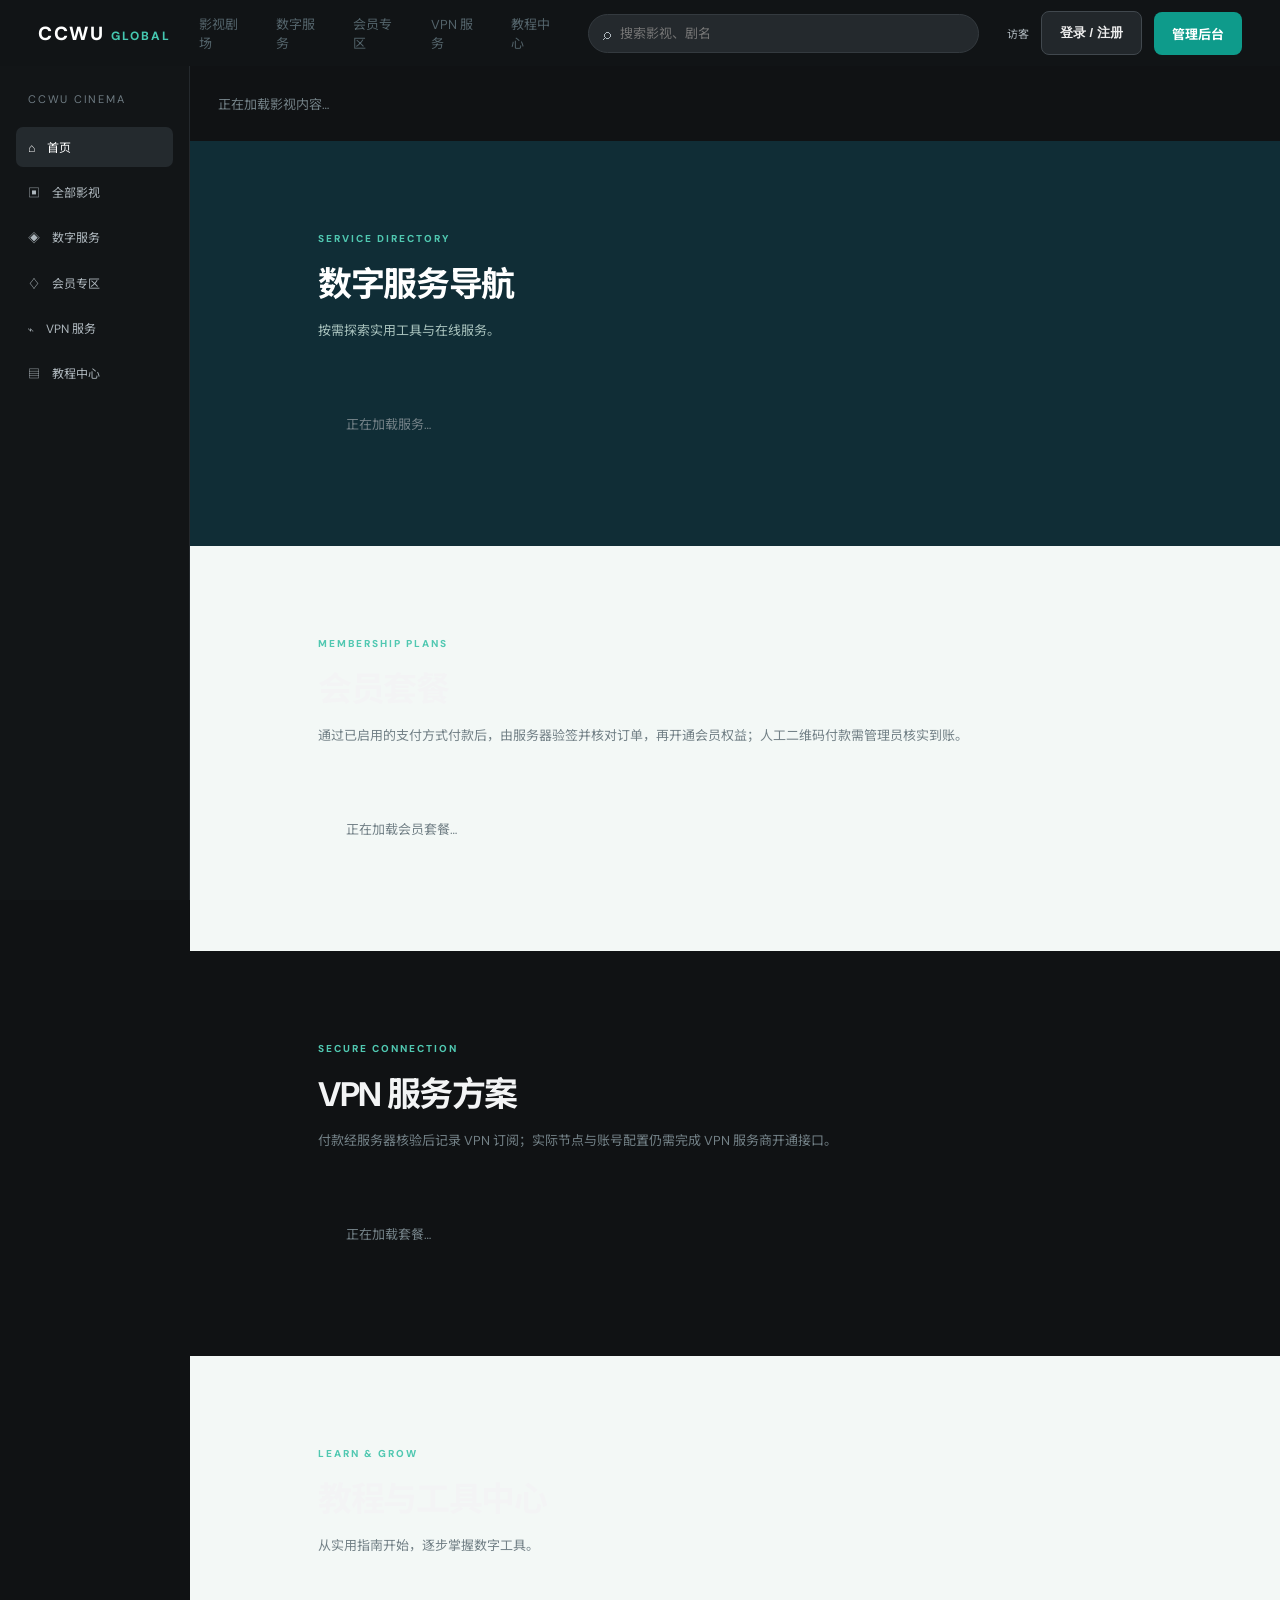
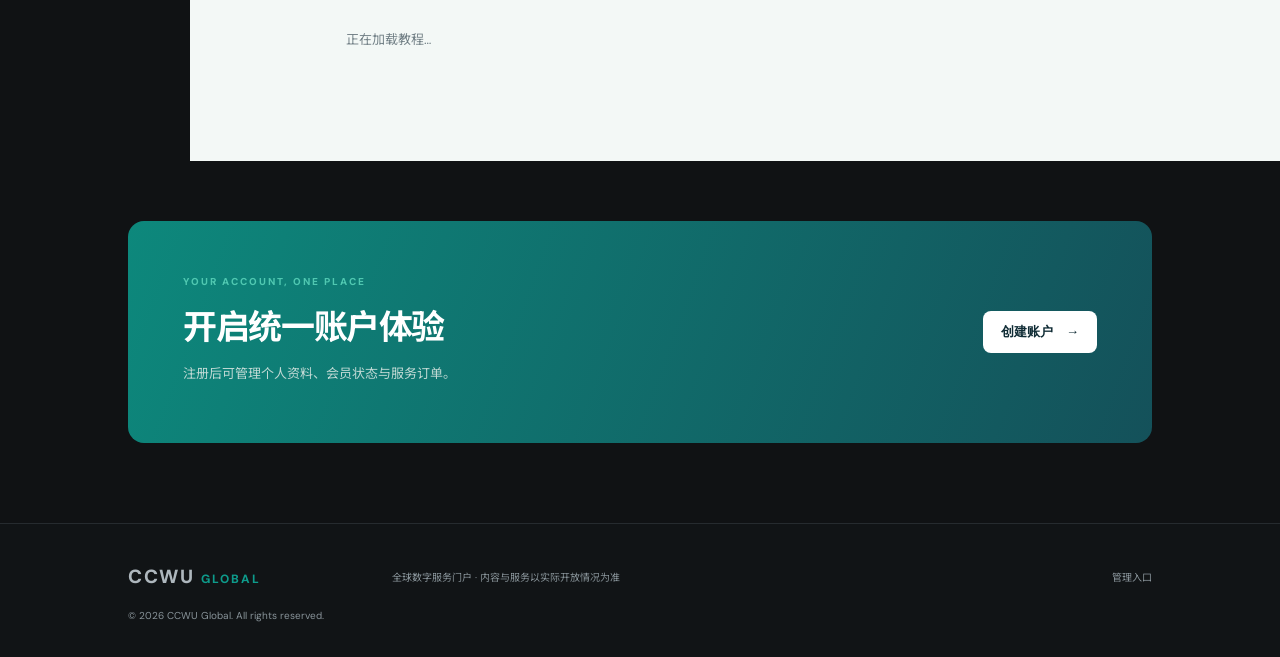
==== commit 2c3b93aa: "Make cinema discovery the primary homepage layout" ====
--- a/index.html
+++ b/index.html
@@ -1,17 +1,6 @@
 <!doctype html>
 <html lang="zh-CN"><head><meta charset="utf-8"><meta name="viewport" content="width=device-width,initial-scale=1"><meta name="description" content="CCWU Global 全球数字服务门户"><title>CCWU Global｜全球数字服务</title><link rel="stylesheet" href="styles.css"></head>
 <body><header class="topbar cinema-topbar"><a class="brand" href="./">CCWU<span>GLOBAL</span></a><nav><a href="#dramas">影视剧场</a><a href="#services">数字服务</a><a href="#membership">会员专区</a><a href="#vpn">VPN 服务</a><a href="#tutorials">教程中心</a></nav><div class="cinema-search"><span>⌕</span><input id="cinemaSearch" type="search" placeholder="搜索影视、剧名"></div><div class="nav-actions"><span id="userLabel" class="muted">访客</span><button id="authButton" class="btn btn-outline">登录 / 注册</button><a class="btn btn-primary" href="admin.html">管理后台</a></div><button class="menu-btn" id="menuBtn">☰</button></header>
-<section class="hero" id="home">
-  <div class="hero-copy">
-    <span class="eyebrow">ONE PORTAL · GLOBAL DIGITAL SERVICES</span>
-    <h1>连接全球数字生活<br><em>从这里开始</em></h1>
-    <p>影视内容、数字服务、会员权益与实用教程，统一入口，轻松探索全球数字生活。</p>
-    <div class="hero-actions"><a class="btn btn-primary" href="#dramas">探索影视剧场</a><a class="btn btn-ghost" href="#services">浏览全部服务　↗</a></div>
-    <div class="hero-meta"><span>✦ 一站式用户入口</span><span>✦ 多元服务</span><span>✦ 安全访问</span></div>
-  </div>
-  <div class="hero-art" aria-hidden="true"><div class="orb orb-a"></div><div class="orb orb-b"></div><div class="glass-card"><div class="glass-top"><span>CCWU / GLOBAL</span><span class="live-dot">● LIVE</span></div><div class="globe">◎</div><div class="glass-bottom"><b>YOUR WORLD, CONNECTED.</b><small>Digital services within reach.</small></div></div><span class="float-chip chip-one">✦ DIGITAL</span><span class="float-chip chip-two">✦ DISCOVER</span></div>
-</section>
-<section class="stats" aria-label="平台特点"><div><b>01</b><span>一站式入口</span></div><div><b>24/7</b><span>随时访问</span></div><div><b>GLOBAL</b><span>面向全球用户</span></div></section>
 <main class="cinema-layout"><aside class="cinema-sidebar" id="cinemaSidebar"><div class="sidebar-brand">CCWU CINEMA</div><a class="active" href="#dramas">⌂　首页</a><a href="#dramas">▣　全部影视</a><a href="#services">◈　数字服务</a><a href="#membership">♢　会员专区</a><a href="#vpn">⌁　VPN 服务</a><a href="#tutorials">▤　教程中心</a></aside><div class="cinema-content"><section class="cinema-section" id="dramas"><div id="dramaGrid"><div class="loading">正在加载影视内容…</div></div></section><section class="section section-dark" id="services"><div class="section-head"><div><span class="eyebrow">SERVICE DIRECTORY</span><h2>数字服务导航</h2><p>按需探索实用工具与在线服务。</p></div></div><div id="serviceGrid" class="service-grid"><div class="loading">正在加载服务…</div></div></section>
 <section class="section section-soft" id="membership"><div class="section-head"><div><span class="eyebrow">MEMBERSHIP PLANS</span><h2>会员套餐</h2><p>通过已启用的支付方式付款后，由服务器验签并核对订单，再开通会员权益；人工二维码付款需管理员核实到账。</p></div></div><div id="membershipGrid" class="plan-grid"><div class="loading">正在加载会员套餐…</div></div></section>
 <section class="section" id="vpn"><div class="section-head"><div><span class="eyebrow">SECURE CONNECTION</span><h2>VPN 服务方案</h2><p>付款经服务器核验后记录 VPN 订阅；实际节点与账号配置仍需完成 VPN 服务商开通接口。</p></div></div><div id="vpnGrid" class="plan-grid"><div class="loading">正在加载套餐…</div></div></section>
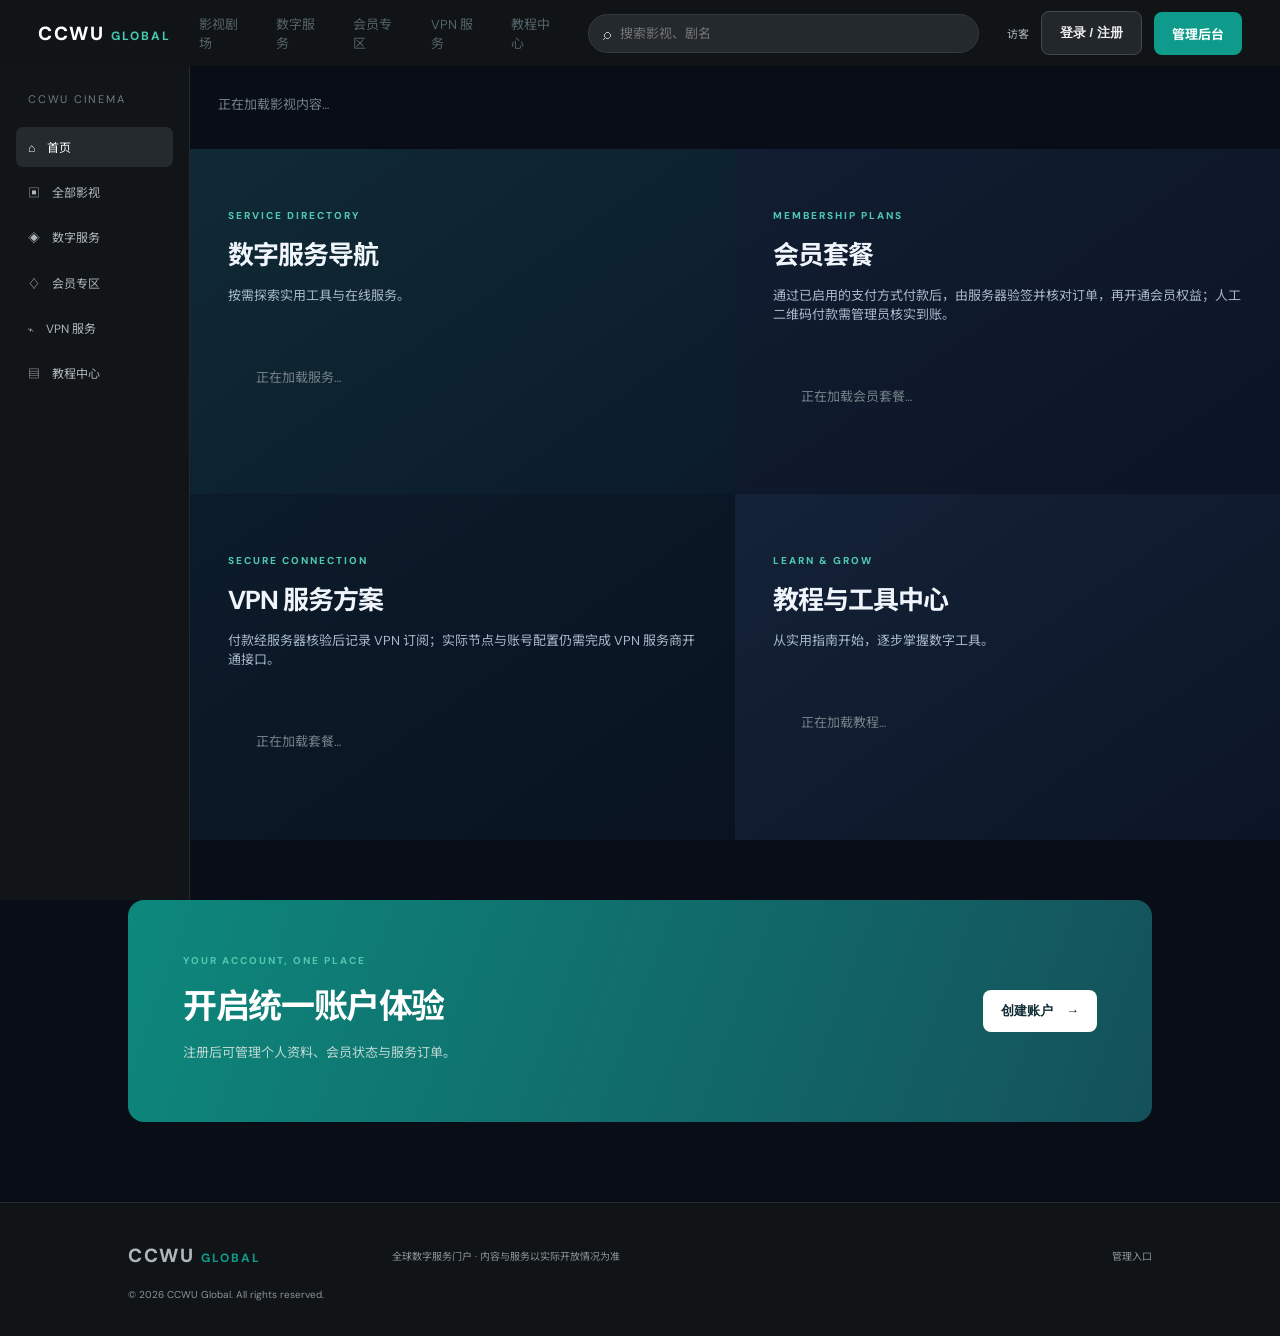
==== commit 7a8d79bb: "Refresh homepage category renderer cache" ====
--- a/index.html
+++ b/index.html
@@ -12,4 +12,4 @@
 <div class="modal hidden" id="checkoutModal"><div class="modal-panel" style="width:min(100%,560px);max-height:90vh;overflow:auto"><button class="close" id="closeCheckout">×</button><span class="eyebrow">SECURE CHECKOUT</span><h2>确认订单与支付方式</h2><div id="checkoutSummary" class="form-message"></div><p class="muted">请选择支付方式。尚未完成商户接入或二维码配置的通道会显示为待开通，不会创建虚假付款。</p><div class="payment-method-grid"><button type="button" class="payment-method" data-payment-method="alipay"><b>支付宝</b><small id="alipayState">检查配置中…</small></button><button type="button" class="payment-method" data-payment-method="wechat"><b>微信支付</b><small id="wechatState">检查配置中…</small></button><button type="button" class="payment-method" disabled><b>PayPal</b><small>待商户接入</small></button><button type="button" class="payment-method" id="stripeCheckoutButton" data-payment-method="stripe" disabled><b>Stripe（美元）</b><small id="stripeState">仅支持 USD 套餐，测试模式</small></button><button type="button" class="payment-method" disabled><b>Binance Pay</b><small>待商户资格</small></button><button type="button" class="payment-method" disabled><b>OKX Pay</b><small>待资格核实</small></button></div><p id="checkoutMessage" class="form-message"></p></div></div>
 <div class="modal hidden" id="manualPayModal"><div class="modal-panel" style="width:min(100%,520px);max-height:90vh;overflow:auto"><button class="close" id="closeManualPay">×</button><span class="eyebrow">MANUAL PAYMENT</span><h2>扫码支付</h2><div id="manualPayDetails" class="form-message"></div><div id="manualPayQr" style="text-align:center;margin:18px 0"></div><p id="manualPayInstructions" class="muted"></p><form id="manualPayForm"><label>付款方式<select id="manualPayMethod" required><option value="alipay">支付宝</option><option value="wechat">微信支付</option></select></label><label>付款单号 / 交易参考号<input id="manualPayReference" required maxlength="120" placeholder="请填写支付成功后的交易单号"></label><label>付款凭证（可选）<input id="manualPayProof" type="file" accept="image/png,image/jpeg,image/webp,application/pdf"></label><button class="btn btn-primary full" id="manualPaySubmit">提交付款信息，等待审核</button><p class="form-message" id="manualPayMessage"></p></form><p class="fineprint">提交付款信息不代表已到账。管理员核实实际收款后才会开通套餐。</p></div></div>
 <div class="modal hidden" id="nativePayModal"><div class="modal-panel" style="width:min(100%,480px);max-height:90vh;overflow:auto"><button class="close" id="closeNativePay">×</button><span class="eyebrow">SECURE QR PAYMENT</span><h2 id="nativePayTitle">扫码支付</h2><div id="nativePayDetails" class="form-message"></div><div id="nativePayQr" style="text-align:center;margin:18px 0;display:flex;justify-content:center"></div><p id="nativePayStatus" class="form-message">等待支付结果…</p><p class="fineprint">请在支付 App 内完成付款。系统收到并核验支付平台通知后才会开通服务，请勿重复付款。</p></div></div>
-<script type="module" src="app.js?v=2.1.2"></script></body></html>+<script type="module" src="app.js?v=2.2.6"></script></body></html>
--- a/styles.css
+++ b/styles.css
@@ -59,3 +59,178 @@
 .cinema-empty-panel b{font-size:16px;margin:12px 0 6px}.cinema-empty-panel p{font-size:12px;color:#87949a;margin:0;line-height:1.8}.cinema-empty-icon{width:44px;height:44px;display:grid;place-items:center;border-radius:50%;background:#263a3d;color:#66c6b4}
 .cinema-hero-empty+.cinema-category-strip{background:#141a1e}
 @media(max-width:700px){.cinema-hero-art{right:-65px;opacity:.22;width:190px;height:190px}.cinema-hero-empty{min-height:340px}.cinema-hero-empty .cinema-hero-copy{z-index:2}}
+
+/* Screenshot-aligned cinema category controls and poster affordances */
+.cinema-category-button{white-space:nowrap;padding:8px 16px;border:1px solid #333a3f;border-radius:20px;background:transparent;color:#c2c9cd;font:inherit;font-size:12px;cursor:pointer;transition:background .18s,border-color .18s,color .18s}
+.cinema-category-button:hover,.cinema-category-button.active{background:#1b756b;border-color:#2bb39f;color:#fff}
+.cinema-category-disabled{white-space:nowrap;padding:8px 15px;border:1px solid #30383d;border-radius:20px;color:#68747b;font-size:12px;cursor:not-allowed}
+.cinema-sidebar .sidebar-disabled{display:block;padding:11px 12px;border-radius:7px;color:#68747b;font-size:12px;cursor:not-allowed}
+.cinema-poster .poster-play{position:absolute;left:50%;top:50%;transform:translate(-50%,-50%) scale(.85);width:42px;height:42px;display:grid;place-items:center;border-radius:50%;background:#111c;color:#fff;border:1px solid #ffffff88;opacity:0;transition:opacity .2s,transform .2s}
+.cinema-card:hover .poster-play{opacity:1;transform:translate(-50%,-50%) scale(1)}
+.cinema-empty-note{display:inline-flex;margin-top:14px;padding:8px 12px;border:1px solid #41645f;border-radius:4px;color:#9bcfc4;font-size:11px}
+.cinema-empty-panel{min-height:170px;border:1px dashed #343d42;border-radius:8px;display:flex;flex-direction:column;align-items:center;justify-content:center;gap:10px;text-align:center;padding:25px;color:#cbd1d4}
+.cinema-empty-panel p{margin:0;color:#87939a;font-size:12px;line-height:1.7}
+.cinema-empty-icon{width:38px;height:38px;display:grid;place-items:center;border-radius:50%;background:#1c3435;color:#69cbbb}
+.cinema-shelf[hidden],.cinema-card[hidden]{display:none!important}
+@media(max-width:540px){.cinema-category-button,.cinema-category-disabled{padding:7px 12px;font-size:11px}.cinema-empty-panel{min-height:150px;padding:18px}}
+
+
+/* CCWU cinema: five category shelves displayed side-by-side on desktop */
+#dramaGrid{
+  display:grid;
+  grid-template-columns:repeat(5,minmax(0,1fr));
+  align-items:start;
+  column-gap:14px;
+  row-gap:18px;
+}
+#dramaGrid>.cinema-hero,
+#dramaGrid>.cinema-category-strip{
+  grid-column:1/-1;
+  min-width:0;
+}
+#dramaGrid>.cinema-shelf{
+  min-width:0;
+  padding:12px 0 6px;
+}
+#dramaGrid .cinema-shelf-head{
+  min-height:34px;
+  align-items:flex-start;
+  gap:6px;
+  flex-wrap:wrap;
+  margin-bottom:10px;
+}
+#dramaGrid .cinema-shelf-head h2{font-size:15px}
+#dramaGrid .cinema-empty-panel{
+  min-height:190px;
+  padding:18px 12px;
+}
+#dramaGrid .cinema-empty-panel b{font-size:13px}
+#dramaGrid .cinema-empty-panel p{font-size:11px}
+#dramaGrid .cinema-row{
+  grid-auto-columns:minmax(0,1fr);
+  grid-auto-flow:row;
+  grid-template-columns:1fr;
+  overflow:visible;
+}
+@media(max-width:1100px){
+  #dramaGrid{grid-template-columns:repeat(3,minmax(0,1fr))}
+}
+@media(max-width:850px){
+  #dramaGrid{grid-template-columns:repeat(2,minmax(0,1fr));gap:12px}
+}
+@media(max-width:540px){
+  #dramaGrid{grid-template-columns:1fr}
+  #dramaGrid>.cinema-shelf{padding:10px 0 4px}
+}
+
+
+/* CCWU lower portal modules: two sections per row */
+.cinema-content{
+  display:grid;
+  grid-template-columns:repeat(2,minmax(0,1fr));
+  align-items:stretch;
+  column-gap:0;
+}
+.cinema-content>#dramas{grid-column:1/-1;min-width:0}
+.cinema-content>#services,
+.cinema-content>#membership,
+.cinema-content>#vpn,
+.cinema-content>#tutorials{
+  min-width:0;
+  padding:54px clamp(18px,3vw,42px);
+}
+.cinema-content>#services .section-head,
+.cinema-content>#membership .section-head,
+.cinema-content>#vpn .section-head,
+.cinema-content>#tutorials .section-head{
+  margin-bottom:22px;
+}
+.cinema-content>#services .section-head h2,
+.cinema-content>#membership .section-head h2,
+.cinema-content>#vpn .section-head h2,
+.cinema-content>#tutorials .section-head h2{
+  font-size:26px;
+}
+.cinema-content>#services .service-grid,
+.cinema-content>#membership .plan-grid,
+.cinema-content>#vpn .plan-grid,
+.cinema-content>#tutorials .tutorial-grid{
+  grid-template-columns:repeat(2,minmax(0,1fr));
+  gap:12px;
+}
+@media(max-width:850px){
+  .cinema-content{grid-template-columns:1fr}
+  .cinema-content>#dramas{grid-column:1}
+}
+@media(max-width:540px){
+  .cinema-content>#services,
+  .cinema-content>#membership,
+  .cinema-content>#vpn,
+  .cinema-content>#tutorials{padding:38px 20px}
+  .cinema-content>#services .service-grid,
+  .cinema-content>#membership .plan-grid,
+  .cinema-content>#vpn .plan-grid,
+  .cinema-content>#tutorials .tutorial-grid{grid-template-columns:1fr}
+}
+
+
+/* CCWU deep-space theme: unify the four lower homepage modules */
+body{
+  background:#080d18;
+  color:#e8edf5;
+}
+.cinema-layout,.cinema-content{
+  background:#080d18;
+}
+.cinema-content>#services{
+  background:linear-gradient(145deg,#102a35 0%,#0b1b2a 100%);
+}
+.cinema-content>#membership{
+  background:linear-gradient(145deg,#111d31 0%,#0b1424 100%);
+}
+.cinema-content>#vpn{
+  background:linear-gradient(145deg,#0c1b2a 0%,#091321 100%);
+}
+.cinema-content>#tutorials{
+  background:linear-gradient(145deg,#142238 0%,#0b1525 100%);
+}
+.cinema-content>#membership .section-head h2,
+.cinema-content>#tutorials .section-head h2,
+.cinema-content>#vpn .section-head h2,
+.cinema-content>#services .section-head h2{
+  color:#f0f5fb;
+}
+.cinema-content>#membership .section-head p,
+.cinema-content>#tutorials .section-head p,
+.cinema-content>#vpn .section-head p,
+.cinema-content>#services .section-head p{
+  color:#a8b7c9;
+}
+.cinema-content>#membership .plan-card,
+.cinema-content>#vpn .plan-card,
+.cinema-content>#tutorials .tutorial-card{
+  background:#142238;
+  border-color:#293b54;
+  color:#e8edf5;
+}
+.cinema-content>#membership .plan-card p,
+.cinema-content>#vpn .plan-card p,
+.cinema-content>#tutorials .tutorial-card p,
+.cinema-content>#membership .plan-card ul,
+.cinema-content>#vpn .plan-card ul{
+  color:#a8b7c9;
+}
+.cinema-content>#membership .plan-card h3,
+.cinema-content>#vpn .plan-card h3,
+.cinema-content>#tutorials .tutorial-card h3{
+  color:#f0f5fb;
+}
+
+/* Admin readability and status feedback v2.2.4 */
+.admin-shell .muted{color:#52636b!important}
+.admin-shell .table-wrap td{color:#263b45}
+.admin-shell .table-wrap th{color:#40545e;font-weight:700}
+.admin-shell .form-message{color:#087d70;font-weight:600}
+.admin-shell .form-message.error-message{color:#b42318!important}
+.admin-shell .status{color:#075f53;background:#d5f3eb;font-weight:700}
+.admin-shell .btn-secondary{background:#e8f3f0;color:#174f48;border:1px solid #b8d8d0}
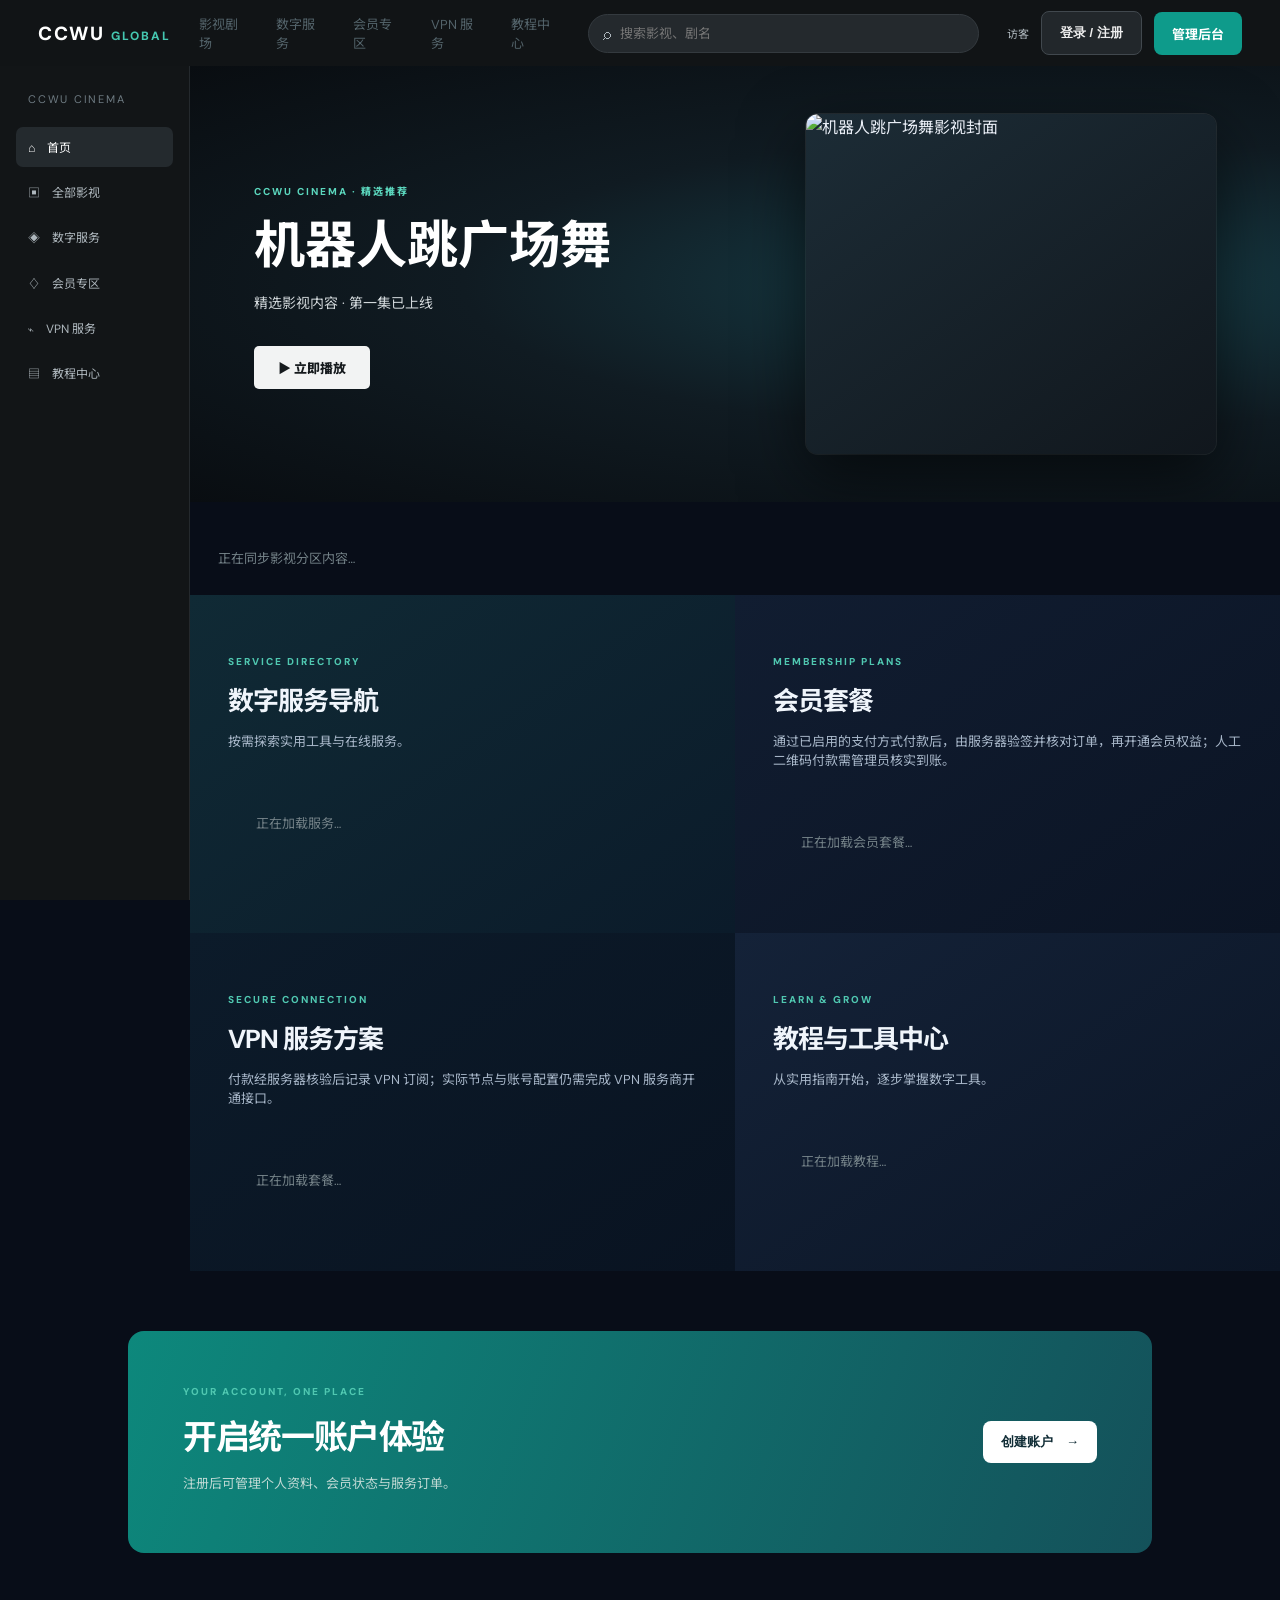
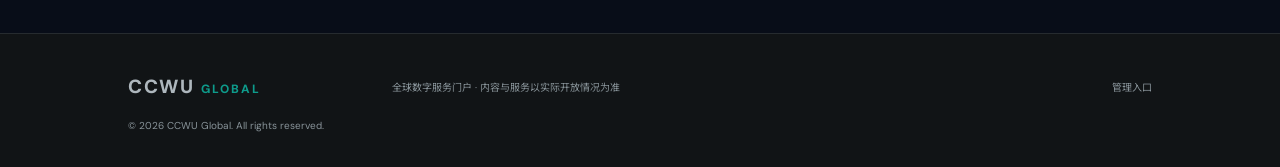
==== commit c7517c68: "Show published featured poster before homepage scripts load" ====
--- a/index.html
+++ b/index.html
@@ -1,7 +1,7 @@
 <!doctype html>
-<html lang="zh-CN"><head><meta charset="utf-8"><meta name="viewport" content="width=device-width,initial-scale=1"><meta name="description" content="CCWU Global 全球数字服务门户"><title>CCWU Global｜全球数字服务</title><link rel="stylesheet" href="styles.css"></head>
+<html lang="zh-CN"><head><meta charset="utf-8"><meta name="viewport" content="width=device-width,initial-scale=1"><meta name="description" content="CCWU Global 全球数字服务门户"><title>CCWU Global｜全球数字服务</title><link rel="stylesheet" href="styles.css?v=2.2.9"></head>
 <body><header class="topbar cinema-topbar"><a class="brand" href="./">CCWU<span>GLOBAL</span></a><nav><a href="#dramas">影视剧场</a><a href="#services">数字服务</a><a href="#membership">会员专区</a><a href="#vpn">VPN 服务</a><a href="#tutorials">教程中心</a></nav><div class="cinema-search"><span>⌕</span><input id="cinemaSearch" type="search" placeholder="搜索影视、剧名"></div><div class="nav-actions"><span id="userLabel" class="muted">访客</span><button id="authButton" class="btn btn-outline">登录 / 注册</button><a class="btn btn-primary" href="admin.html">管理后台</a></div><button class="menu-btn" id="menuBtn">☰</button></header>
-<main class="cinema-layout"><aside class="cinema-sidebar" id="cinemaSidebar"><div class="sidebar-brand">CCWU CINEMA</div><a class="active" href="#dramas">⌂　首页</a><a href="#dramas">▣　全部影视</a><a href="#services">◈　数字服务</a><a href="#membership">♢　会员专区</a><a href="#vpn">⌁　VPN 服务</a><a href="#tutorials">▤　教程中心</a></aside><div class="cinema-content"><section class="cinema-section" id="dramas"><div id="dramaGrid"><div class="loading">正在加载影视内容…</div></div></section><section class="section section-dark" id="services"><div class="section-head"><div><span class="eyebrow">SERVICE DIRECTORY</span><h2>数字服务导航</h2><p>按需探索实用工具与在线服务。</p></div></div><div id="serviceGrid" class="service-grid"><div class="loading">正在加载服务…</div></div></section>
+<main class="cinema-layout"><aside class="cinema-sidebar" id="cinemaSidebar"><div class="sidebar-brand">CCWU CINEMA</div><a class="active" href="#dramas">⌂　首页</a><a href="#dramas">▣　全部影视</a><a href="#services">◈　数字服务</a><a href="#membership">♢　会员专区</a><a href="#vpn">⌁　VPN 服务</a><a href="#tutorials">▤　教程中心</a></aside><div class="cinema-content"><section class="cinema-section" id="dramas"><div id="dramaGrid"><section class="cinema-hero cinema-hero-featured"><div class="cinema-hero-copy"><span class="cinema-eyebrow">CCWU CINEMA · 精选推荐</span><h1>机器人跳广场舞</h1><p>精选影视内容 · 第一集已上线</p><a class="cinema-play" href="player.html?drama=7b1da967-bb74-4163-867b-840b7112b4f7">▶ 立即播放</a></div><div class="cinema-hero-media"><img src="https://uvtzhzgirgwjzsmcdgej.supabase.co/storage/v1/object/public/ccwu-cinema-posters/dramas/7b1da967-bb74-4163-867b-840b7112b4f7/57455a77-dcd0-4d54-b040-8d460bede888.jpg" alt="机器人跳广场舞影视封面" fetchpriority="high"></div></section><div class="loading">正在同步影视分区内容…</div></div></section><section class="section section-dark" id="services"><div class="section-head"><div><span class="eyebrow">SERVICE DIRECTORY</span><h2>数字服务导航</h2><p>按需探索实用工具与在线服务。</p></div></div><div id="serviceGrid" class="service-grid"><div class="loading">正在加载服务…</div></div></section>
 <section class="section section-soft" id="membership"><div class="section-head"><div><span class="eyebrow">MEMBERSHIP PLANS</span><h2>会员套餐</h2><p>通过已启用的支付方式付款后，由服务器验签并核对订单，再开通会员权益；人工二维码付款需管理员核实到账。</p></div></div><div id="membershipGrid" class="plan-grid"><div class="loading">正在加载会员套餐…</div></div></section>
 <section class="section" id="vpn"><div class="section-head"><div><span class="eyebrow">SECURE CONNECTION</span><h2>VPN 服务方案</h2><p>付款经服务器核验后记录 VPN 订阅；实际节点与账号配置仍需完成 VPN 服务商开通接口。</p></div></div><div id="vpnGrid" class="plan-grid"><div class="loading">正在加载套餐…</div></div></section>
 <section class="section section-soft" id="tutorials"><div class="section-head"><div><span class="eyebrow">LEARN & GROW</span><h2>教程与工具中心</h2><p>从实用指南开始，逐步掌握数字工具。</p></div></div><div id="tutorialGrid" class="tutorial-grid"><div class="loading">正在加载教程…</div></div></section>
@@ -12,4 +12,4 @@
 <div class="modal hidden" id="checkoutModal"><div class="modal-panel" style="width:min(100%,560px);max-height:90vh;overflow:auto"><button class="close" id="closeCheckout">×</button><span class="eyebrow">SECURE CHECKOUT</span><h2>确认订单与支付方式</h2><div id="checkoutSummary" class="form-message"></div><p class="muted">请选择支付方式。尚未完成商户接入或二维码配置的通道会显示为待开通，不会创建虚假付款。</p><div class="payment-method-grid"><button type="button" class="payment-method" data-payment-method="alipay"><b>支付宝</b><small id="alipayState">检查配置中…</small></button><button type="button" class="payment-method" data-payment-method="wechat"><b>微信支付</b><small id="wechatState">检查配置中…</small></button><button type="button" class="payment-method" disabled><b>PayPal</b><small>待商户接入</small></button><button type="button" class="payment-method" id="stripeCheckoutButton" data-payment-method="stripe" disabled><b>Stripe（美元）</b><small id="stripeState">仅支持 USD 套餐，测试模式</small></button><button type="button" class="payment-method" disabled><b>Binance Pay</b><small>待商户资格</small></button><button type="button" class="payment-method" disabled><b>OKX Pay</b><small>待资格核实</small></button></div><p id="checkoutMessage" class="form-message"></p></div></div>
 <div class="modal hidden" id="manualPayModal"><div class="modal-panel" style="width:min(100%,520px);max-height:90vh;overflow:auto"><button class="close" id="closeManualPay">×</button><span class="eyebrow">MANUAL PAYMENT</span><h2>扫码支付</h2><div id="manualPayDetails" class="form-message"></div><div id="manualPayQr" style="text-align:center;margin:18px 0"></div><p id="manualPayInstructions" class="muted"></p><form id="manualPayForm"><label>付款方式<select id="manualPayMethod" required><option value="alipay">支付宝</option><option value="wechat">微信支付</option></select></label><label>付款单号 / 交易参考号<input id="manualPayReference" required maxlength="120" placeholder="请填写支付成功后的交易单号"></label><label>付款凭证（可选）<input id="manualPayProof" type="file" accept="image/png,image/jpeg,image/webp,application/pdf"></label><button class="btn btn-primary full" id="manualPaySubmit">提交付款信息，等待审核</button><p class="form-message" id="manualPayMessage"></p></form><p class="fineprint">提交付款信息不代表已到账。管理员核实实际收款后才会开通套餐。</p></div></div>
 <div class="modal hidden" id="nativePayModal"><div class="modal-panel" style="width:min(100%,480px);max-height:90vh;overflow:auto"><button class="close" id="closeNativePay">×</button><span class="eyebrow">SECURE QR PAYMENT</span><h2 id="nativePayTitle">扫码支付</h2><div id="nativePayDetails" class="form-message"></div><div id="nativePayQr" style="text-align:center;margin:18px 0;display:flex;justify-content:center"></div><p id="nativePayStatus" class="form-message">等待支付结果…</p><p class="fineprint">请在支付 App 内完成付款。系统收到并核验支付平台通知后才会开通服务，请勿重复付款。</p></div></div>
-<script type="module" src="app.js?v=2.2.6"></script></body></html>+<script type="module" src="app.js?v=2.2.9"></script></body></html>
--- a/styles.css
+++ b/styles.css
@@ -234,3 +234,38 @@
 .admin-shell .form-message.error-message{color:#b42318!important}
 .admin-shell .status{color:#075f53;background:#d5f3eb;font-weight:700}
 .admin-shell .btn-secondary{background:#e8f3f0;color:#174f48;border:1px solid #b8d8d0}
+
+
+/* Featured cinema stage: display the uploaded artwork clearly */
+.cinema-hero-featured{
+  min-height:430px;display:grid;
+  grid-template-columns:minmax(0,1.1fr) minmax(280px,.9fr);
+  align-items:center;gap:clamp(18px,4vw,56px);
+  background:radial-gradient(ellipse at 78% 50%,#173f49 0%,#101b22 48%,#090d11 100%);
+  padding:48px clamp(24px,5vw,76px);
+}
+.cinema-hero-featured:after{display:none}
+.cinema-hero-featured .cinema-hero-copy{z-index:2;max-width:620px}
+.cinema-hero-featured .cinema-hero-media{
+  min-width:0;height:340px;display:flex;align-items:center;justify-content:center;
+  overflow:hidden;border-radius:12px;background:linear-gradient(145deg,#1c2c36,#11171d);
+  box-shadow:0 22px 65px #0009,0 0 0 1px #ffffff18;
+}
+.cinema-hero-featured .cinema-hero-media img{
+  display:block;width:100%;height:100%;object-fit:contain;object-position:center;filter:none;
+}
+.cinema-hero-featured .cinema-hero-media-empty{color:#6ecbbb;font-size:14px;letter-spacing:.24em}
+.cinema-hero-featured h1{line-height:1.2}
+@media(max-width:850px){
+ .cinema-hero-featured{grid-template-columns:1fr;gap:22px;min-height:0}
+ .cinema-hero-featured .cinema-hero-media{height:clamp(220px,48vw,340px)}
+}
+@media(max-width:540px){
+ .cinema-hero-featured{padding:30px 18px}
+ .cinema-hero-featured .cinema-hero-media{height:260px}
+}
+
+.cinema-hero-featured .cinema-hero-media.poster-load-error,
+.cinema-poster.poster-load-error{background:linear-gradient(135deg,#173e48,#17202b);display:grid;place-items:center}
+.cinema-hero-featured .cinema-hero-media.poster-load-error:after,
+.cinema-poster.poster-load-error:after{content:"CCWU CINEMA";color:#74cbbb;font-size:13px;letter-spacing:.2em}
